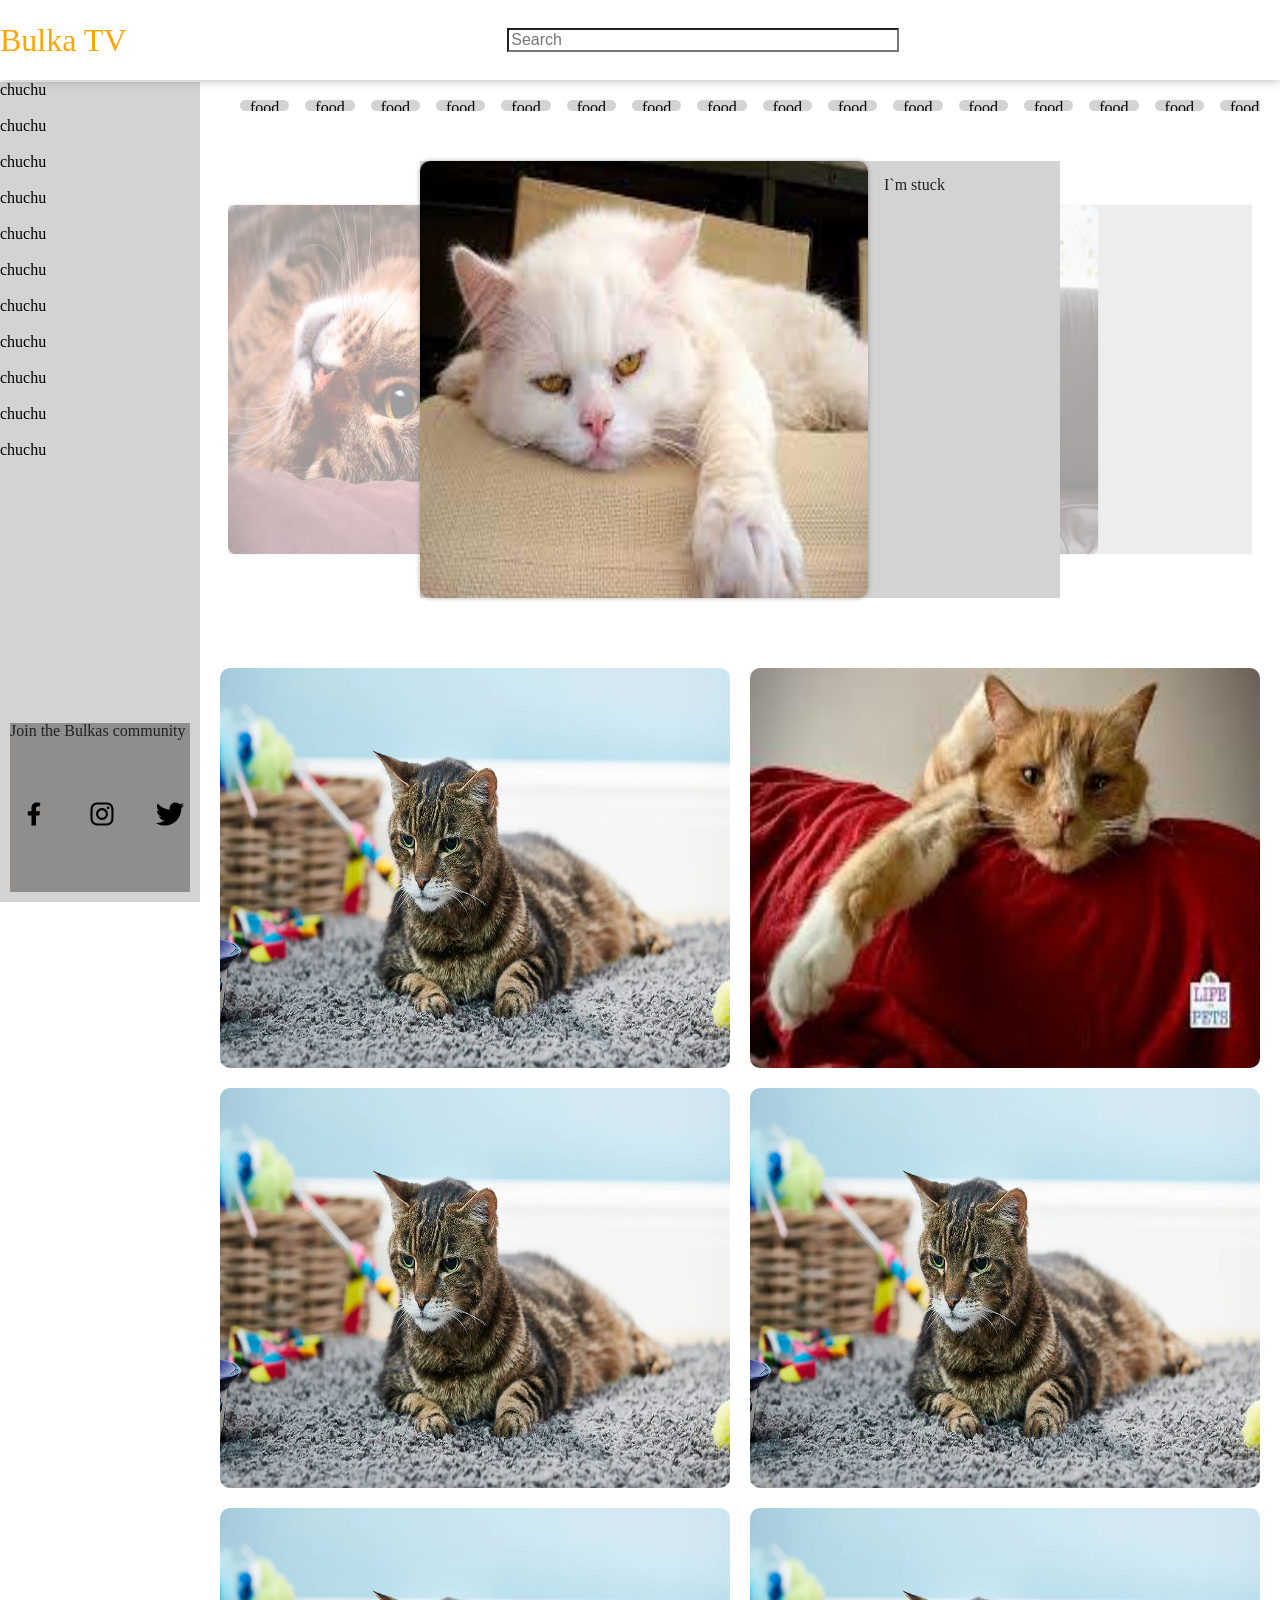
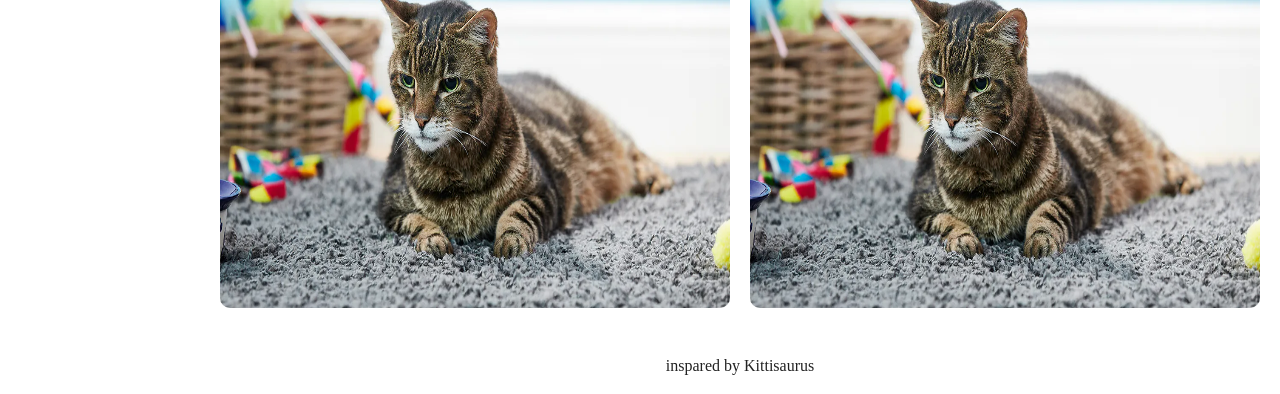
==== index.html @ 5f5f8059 "saving" ====
<!DOCTYPE html>
<html lang="en">
  <head>
    <meta charset="UTF-8" />
    <meta http-equiv="X-UA-Compatible" content="IE=edge" />
    <meta name="viewport" content="width=device-width, initial-scale=1.0" />
    <link rel="stylesheet" href="./src/style/reset.css" />
    <link rel="preconnect" href="https://fonts.googleapis.com" />
    <link rel="preconnect" href="https://fonts.gstatic.com" crossorigin />
    <link
      href="https://fonts.googleapis.com/css2?family=Lato&family=Red+Hat+Display:wght@400;500;700&display=swap"
      rel="stylesheet" />
    <link rel="stylesheet" href="./src/style/index.css" />
    <title>bulka tv</title>
  </head>
  <body>
    <header>
      <div class="header-logo">
        <!-- <svg class="icon">
            <use xlink:href="./src/image/sprite-social/sprite.svg#bulkaLogo"></use>
        </svg> -->
        <!-- <i class="fa-thin fa-cat-space"></i> -->
        <a href=""> Bulka TV</a>
      </div>
      <div class="header-search">
        <form action="">
          <input type="search" placeholder="Search" />
        </form>
      </div>
      <div class="header-drop"></div>
    </header>
    <main>
      <aside>
        <ul>
          <li><a href="">chuchu</a></li>
          <li><a href="">chuchu</a></li>
          <li><a href="">chuchu</a></li>
          <li><a href="">chuchu</a></li>
          <li><a href="">chuchu</a></li>
          <li><a href="">chuchu</a></li>
          <li><a href="">chuchu</a></li>
          <li><a href="">chuchu</a></li>
          <li><a href="">chuchu</a></li>
          <li><a href="">chuchu</a></li>
          <li><a href="">chuchu</a></li>
        </ul>
        <div class="social">
          <p>Join the Bulkas community</p>
          <ul class="social-group">
            <li><a href="">
                <svg class="icon">
                    <use xlink:href="./src/image/sprite-social/sprite.svg#facebook"></use>
                  </svg>
            </a></li>
            <li><a href="">
                <svg class="icon">
                    <use xlink:href="./src/image/sprite-social/sprite.svg#instagram"></use>
                  </svg>
            </a></li>
            <li><a href="">
                <svg class="icon">
                    <use xlink:href="./src/image/sprite-social/sprite.svg#twitter"></use>
                  </svg>
            </a></li>
          </ul>
        </div>
      </aside>
      <section class="hero">
        <ul class="categories">
          <li class="categories-item"><a href="">food</a></li>
          <li class="categories-item"><a href="">food</a></li>
          <li class="categories-item"><a href="">food</a></li>
          <li class="categories-item"><a href="">food</a></li>
          <li class="categories-item"><a href="">food</a></li>
          <li class="categories-item"><a href="">food</a></li>
          <li class="categories-item"><a href="">food</a></li>
          <li class="categories-item"><a href="">food</a></li>
          <li class="categories-item"><a href="">food</a></li>
          <li class="categories-item"><a href="">food</a></li>
          <li class="categories-item"><a href="">food</a></li>
          <li class="categories-item"><a href="">food</a></li>
          <li class="categories-item"><a href="">food</a></li>
          <li class="categories-item"><a href="">food</a></li>
          <li class="categories-item"><a href="">food</a></li>
          <li class="categories-item"><a href="">food</a></li>
          <li class="categories-item"><a href="">food</a></li>
          <li class="categories-item"><a href="">food</a></li>
        </ul>
        <div class="carousel">
          <input type="radio" name="slider" id="item-1" checked />
          <input type="radio" name="slider" id="item-2" />
          <input type="radio" name="slider" id="item-3" />
          <div class="cards">
            <label class="card" for="item-1" id="cat-1">
              <img
                src="/src/image/boringCat1.jpeg"
                alt="cat" />
                <span>I`m stuck</span>
            </label>
            <label class="card" for="item-2" id="cat-2">
              <img
                src="/src/image/boringCat2.webp"
                alt="cat" />
            </label>
            <label class="card" for="item-3" id="cat-3">
              <img
                src="/src/image/boringCat3.webp"
                alt="cat" />
            </label>
          </div>
        </div>
        <div class="gallery">
            <div class="gallery-item">
                <img src="/src/image/galleryCat1.webp" alt="cat">
                <div class="item-discription"></div>
            </div>
            <div class="gallery-item">
                <img src="/src/image/galleryCat2.jpeg" alt="cat">
                <div class="item-discription"></div>
            </div>
            <div class="gallery-item">
                <img src="/src/image/galleryCat1.webp" alt="cat">
                <div class="item-discription"></div>
            </div>
            <div class="gallery-item">
                <img src="/src/image/galleryCat1.webp" alt="cat">
                <div class="item-discription"></div>
            </div>
            <div class="gallery-item">
                <img src="/src/image/galleryCat1.webp" alt="cat">
                <div class="item-discription"></div>
            </div>
            <div class="gallery-item">
                <img src="/src/image/galleryCat1.webp" alt="cat">
                <div class="item-discription"></div>
            </div>
        </div>
        <footer>
            <p>inspared by Kittisaurus <a href=""></a></p>
        </footer>
      </section>
    </main>
  </body>
</html>
---- src/style/index.css ----
body {
  display: grid;
  grid-template-areas: "header header" "aside main" "aside main";
}
body header {
  grid-area: header;
}
body main {
  display: contents;
}

aside {
  grid-area: aside;
}

.hero {
  grid-area: main;
}

header {
  display: flex;
  width: 100%;
  justify-content: space-between;
  align-items: center;
  height: 80px;
  position: sticky;
  top: 0;
  box-shadow: 0px 0px 10px 0px rgba(81, 81, 81, 0.47);
  background-color: transparent;
  backdrop-filter: blur(10px);
  z-index: 7;
}
header .header-logo {
  display: flex;
}
header .header-logo a {
  font-size: 2rem;
  color: orange;
}

input[type=search] {
  background-color: transparent;
  backdrop-filter: blur(10px);
  width: 30vw;
}

aside {
  height: calc(100vh - 80px);
  display: flex;
  flex-direction: column;
  justify-content: space-between;
  background-color: lightgrey;
  max-width: 200px;
  position: sticky;
  top: 82px;
}
aside ul {
  display: flex;
  flex-direction: column;
  gap: 20px;
  overflow-y: scroll;
}
aside ul::-webkit-scrollbar {
  display: none;
}

.social {
  background-color: rgb(144, 141, 141);
  border: 10px solid lightgray;
}
.social p::selection {
  background-color: orange;
  color: white;
}
.social .social-group {
  display: flex;
  flex-direction: row;
}
.social .social-group li a {
  display: block;
}
.social .social-group li a:hover .icon {
  fill: blue;
}

.icon {
  width: 3rem;
}

input[type=radio] {
  display: none;
}

.card {
  position: absolute;
  width: 80%;
  height: 100%;
  left: 0;
  right: 0;
  margin: auto;
  transition: transform 0.4s ease;
  cursor: pointer;
  background-color: lightgrey;
  display: flex;
  gap: 1rem;
}
.card span {
  margin-top: 1rem;
}

.carousel {
  width: 100%;
  max-width: 800px;
  max-height: 600px;
  height: 100%;
  transform-style: preserve-3d;
  display: flex;
  justify-content: center;
  flex-direction: column;
  align-items: center;
  align-self: center;
}

.cards {
  position: relative;
  width: 100%;
  height: 100%;
  min-height: 400px;
  margin-bottom: 20px;
}

img {
  width: 70%;
  height: 100%;
  min-height: 400px;
  border-radius: 10px;
  object-fit: scale-up;
  aspect-ratio: 2/1;
}

#item-1:checked ~ .cards #cat-3, #item-2:checked ~ .cards #cat-1, #item-3:checked ~ .cards #cat-2 {
  transform: translatex(-40%) scale(0.8);
  opacity: 0.4;
  z-index: 0;
}

#item-1:checked ~ .cards #cat-2, #item-2:checked ~ .cards #cat-3, #item-3:checked ~ .cards #cat-1 {
  transform: translatex(40%) scale(0.8);
  opacity: 0.4;
  z-index: 0;
}

#item-1:checked ~ .cards #cat-1, #item-2:checked ~ .cards #cat-2, #item-3:checked ~ .cards #cat-3 {
  transform: translatex(0) scale(1);
  opacity: 1;
  z-index: 1;
}
#item-1:checked ~ .cards #cat-1 img, #item-2:checked ~ .cards #cat-2 img, #item-3:checked ~ .cards #cat-3 img {
  box-shadow: 0px 0px 5px 0px rgba(81, 81, 81, 0.47);
}

.categories {
  display: flex;
  justify-content: space-between;
  gap: 1rem;
  margin-block-start: 20px;
  margin-inline-start: 20px;
  overflow-x: auto;
  height: 3rem;
}
.categories::-webkit-scrollbar {
  display: none;
}
.categories-item {
  background-color: lightgrey;
  border-radius: 10px;
}
.categories-item a {
  padding: 15px 10px;
}
.categories-item:hover {
  background-color: orange;
  border-radius: 10px;
}
.categories-item:hover a {
  color: white;
}

.gallery {
  display: grid;
  grid-template-columns: repeat(auto-fit, minmax(400px, 1fr));
  gap: 20px;
}
.gallery-item img {
  width: 100%;
}

:root {
  box-sizing: border-box;
}

a {
  text-decoration: none;
  color: black;
}

img:hover {
  filter: brightness(50%);
}

.hero {
  overflow: hidden;
  display: flex;
  flex-direction: column;
  gap: 50px;
  padding-inline: 20px;
}
.hero footer {
  text-align: center;
  padding-block-end: 20px;
}

/*# sourceMappingURL=index.css.map */
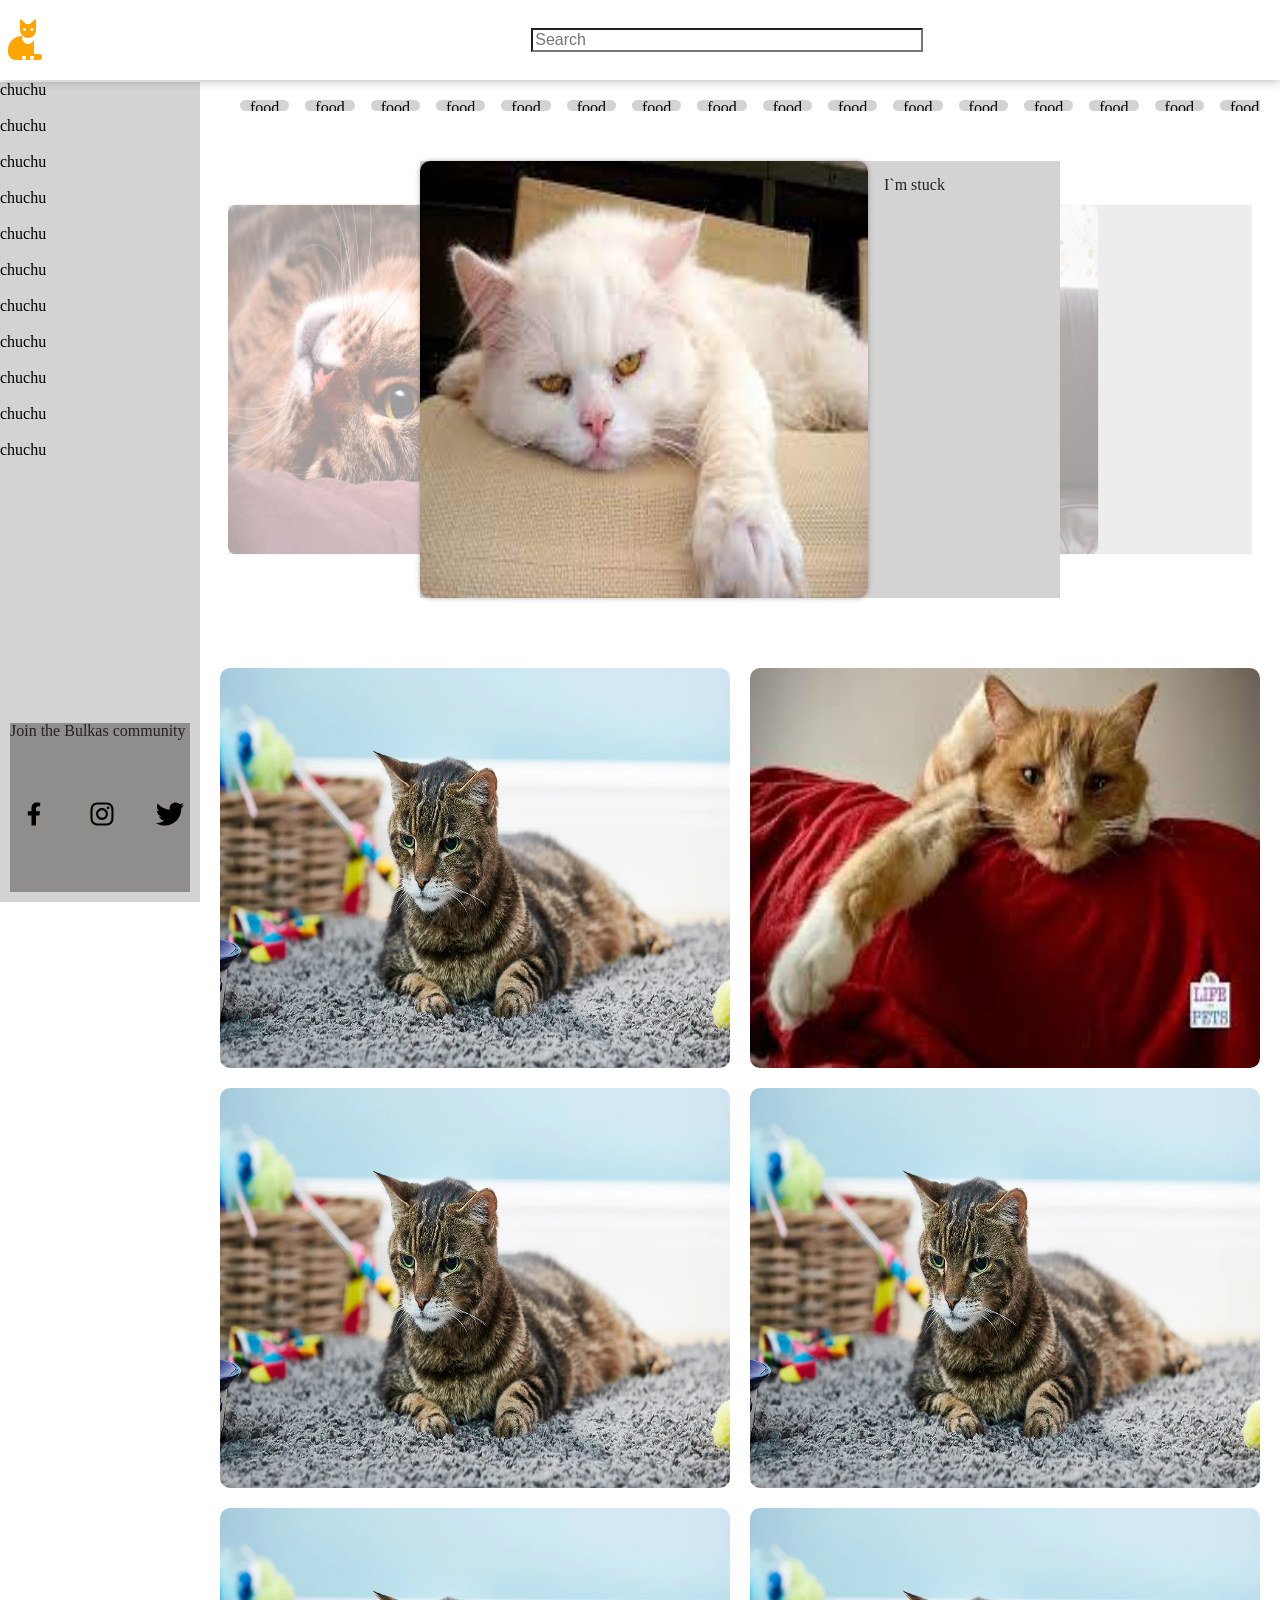
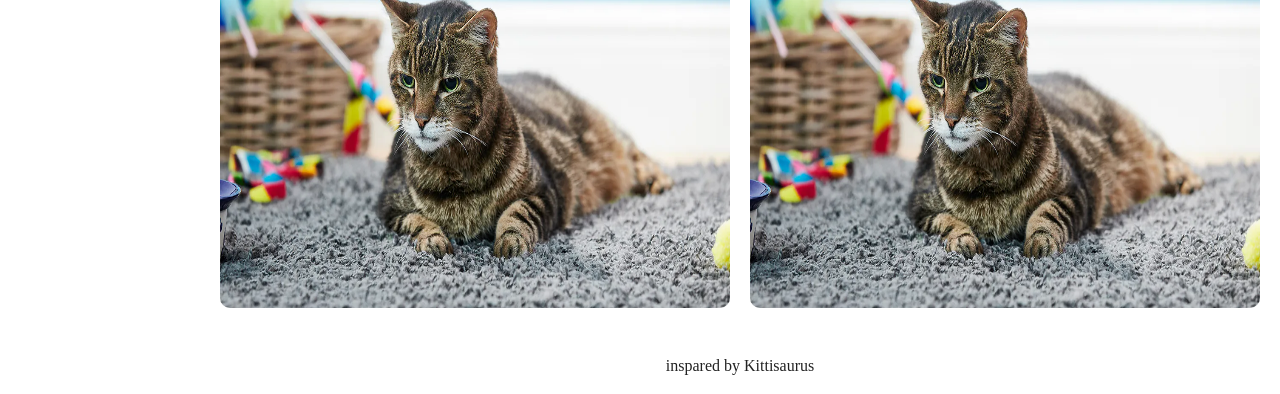
==== commit b4a7edff: "add sprite" ====
--- a/index.html
+++ b/index.html
@@ -16,10 +16,9 @@
   <body>
     <header>
       <div class="header-logo">
-        <!-- <svg class="icon">
-            <use xlink:href="./src/image/sprite-social/sprite.svg#bulkaLogo"></use>
-        </svg> -->
-        <!-- <i class="fa-thin fa-cat-space"></i> -->
+        <svg class="icon">
+            <use xlink:href="./src/image/catSvg/_sprite.svg#logoCat"></use>
+        </svg>
         <a href=""> Bulka TV</a>
       </div>
       <div class="header-search">
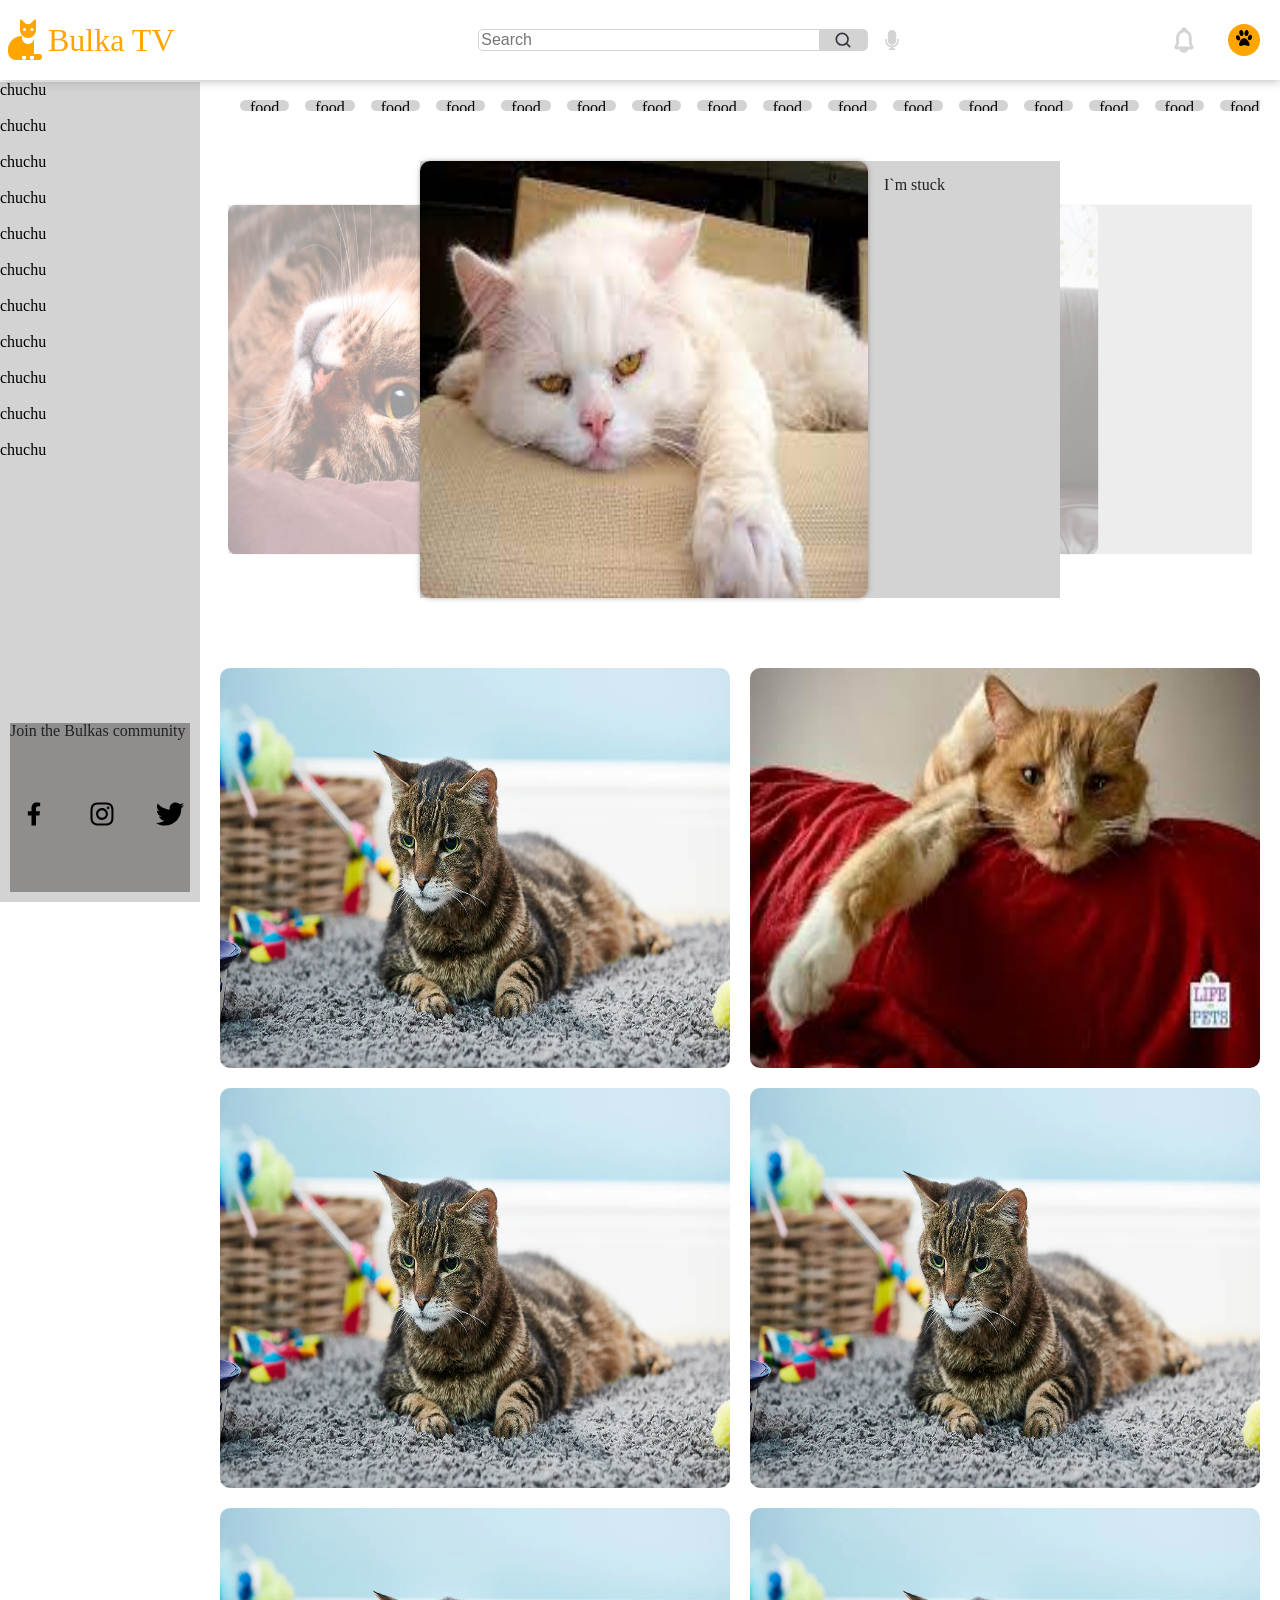
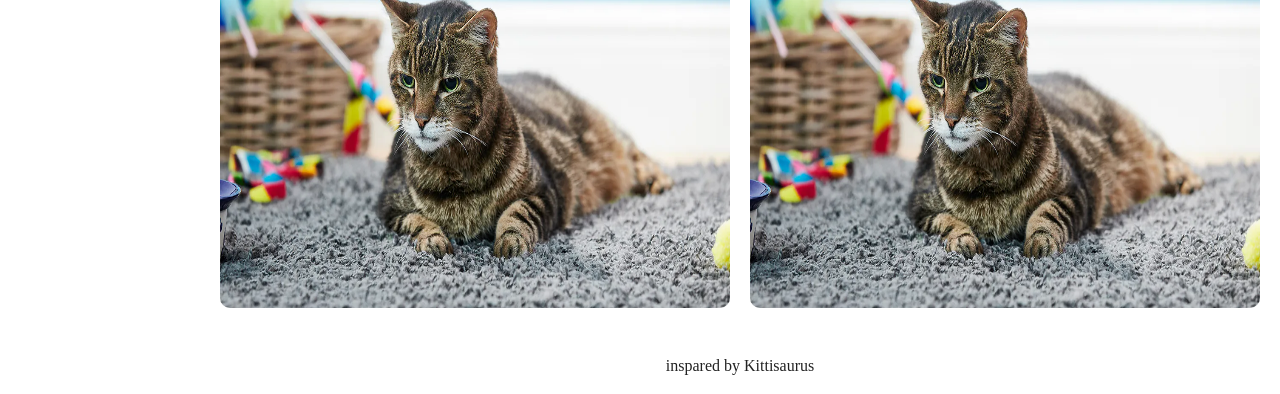
==== commit ff78d78a: "saving and adde same style" ====
--- a/index.html
+++ b/index.html
@@ -15,18 +15,43 @@
   </head>
   <body>
     <header>
-      <div class="header-logo">
-        <svg class="icon">
-            <use xlink:href="./src/image/catSvg/_sprite.svg#logoCat"></use>
-        </svg>
-        <a href=""> Bulka TV</a>
-      </div>
+        <a class="header-logo" href="">
+          <svg class="icon">
+          <use xlink:href="./src/image/catSvg/_sprite.svg#logoCat"></use>
+          </svg>Bulka TV</a>
       <div class="header-search">
-        <form action="">
+        <form action="" class="search-form">
           <input type="search" placeholder="Search" />
+          <svg class="icon search-icon">
+            <use xlink:href="./src/image/catSvg/_sprite.svg#search"></use>
+          </svg>
+          <svg class="icon micro">
+            <use xlink:href="./src/image/catSvg/_sprite.svg#micro"></use>
+          </svg>
         </form>
       </div>
-      <div class="header-drop"></div>
+      <div class="menu">
+        <svg class="icon bell">
+          <use xlink:href="./src/image/catSvg/_sprite.svg#bell"></use>
+        </svg>
+        <div class="dropdown">
+          <button type="button" class="dropbtn">
+            <svg class="icon profile">
+              <use xlink:href="./src/image/catSvg/_sprite.svg#profile"></use>
+            </svg>
+          </button>
+          <div class="dropdown-content">
+            <a href="#">
+              <svg class="icon profile">
+                <use xlink:href="./src/image/catSvg/_sprite.svg#catHead7"></use>
+              </svg>
+              Profile
+            </a>
+            <a href="#">Link 2</a>
+            <a href="#">Link 3</a>
+          </div>
+        </div>
+      </div>
     </header>
     <main>
       <aside>
--- a/src/style/index.css
+++ b/src/style/index.css
@@ -31,17 +31,115 @@
   z-index: 7;
 }
 header .header-logo {
-  display: flex;
-}
-header .header-logo a {
   font-size: 2rem;
   color: orange;
+  height: 100%;
+  display: flex;
+  align-items: center;
+}
+header .header-logo .icon {
+  height: 100%;
+}
+header .menu {
+  display: flex;
+  gap: 2rem;
+}
+header .menu .bell {
+  width: 1.5rem;
+  height: 2rem;
+  fill: lightgrey;
+  stroke: lightgray;
+}
+header .menu .bell:hover {
+  fill: darkgray;
+  filter: drop-shadow(2px 2px 2px orange);
 }
 
 input[type=search] {
   background-color: transparent;
   backdrop-filter: blur(10px);
   width: 30vw;
+  position: relative;
+  border-radius: 5px;
+  border: 1px solid lightgray;
+}
+
+input[type=search]:hover {
+  border: 1px solid orange;
+}
+
+.search-form {
+  position: relative;
+}
+
+.search-icon {
+  position: absolute;
+  top: 1px;
+  right: 1px;
+  height: calc(100% - 2px);
+  fill: none;
+  background-color: lightgray;
+  width: 14px;
+  border-radius: 0 3px 3px 0;
+  cursor: pointer;
+}
+
+.micro {
+  position: absolute;
+  top: 1px;
+  right: -48px;
+  height: calc(100% - 2px);
+  fill: lightgray;
+  width: 14px;
+  border-radius: 0 3px 3px 0;
+  cursor: pointer;
+}
+
+.micro:hover {
+  fill: grey;
+  filter: drop-shadow(2px 2px 2px orange);
+}
+
+.dropdown {
+  position: relative;
+  padding-right: 20px;
+}
+.dropdown .dropbtn {
+  border-radius: 50%;
+  width: 2rem;
+  height: 2rem;
+  border: none;
+  background-color: orange;
+}
+.dropdown .dropbtn .profile {
+  width: 1rem;
+  height: 1rem;
+}
+.dropdown .dropbtn:hover,
+.dropdown .dropbtn:focus {
+  background-color: lightgray;
+}
+.dropdown .dropdown-content {
+  display: none;
+  position: absolute;
+  width: 100%;
+  overflow: auto;
+  box-shadow: 0px 8px 16px 0px rgba(0, 0, 0, 0.2);
+}
+.dropdown .dropdown-content a {
+  display: block;
+  color: #000000;
+  padding: 5px;
+  text-decoration: none;
+}
+.dropdown:hover .dropdown-content {
+  display: flex;
+  flex-direction: column;
+}
+.dropdown:hover .dropdown-content a .icon {
+  display: block;
+  width: 1.5rem;
+  height: 1.5rem;
 }
 
 aside {
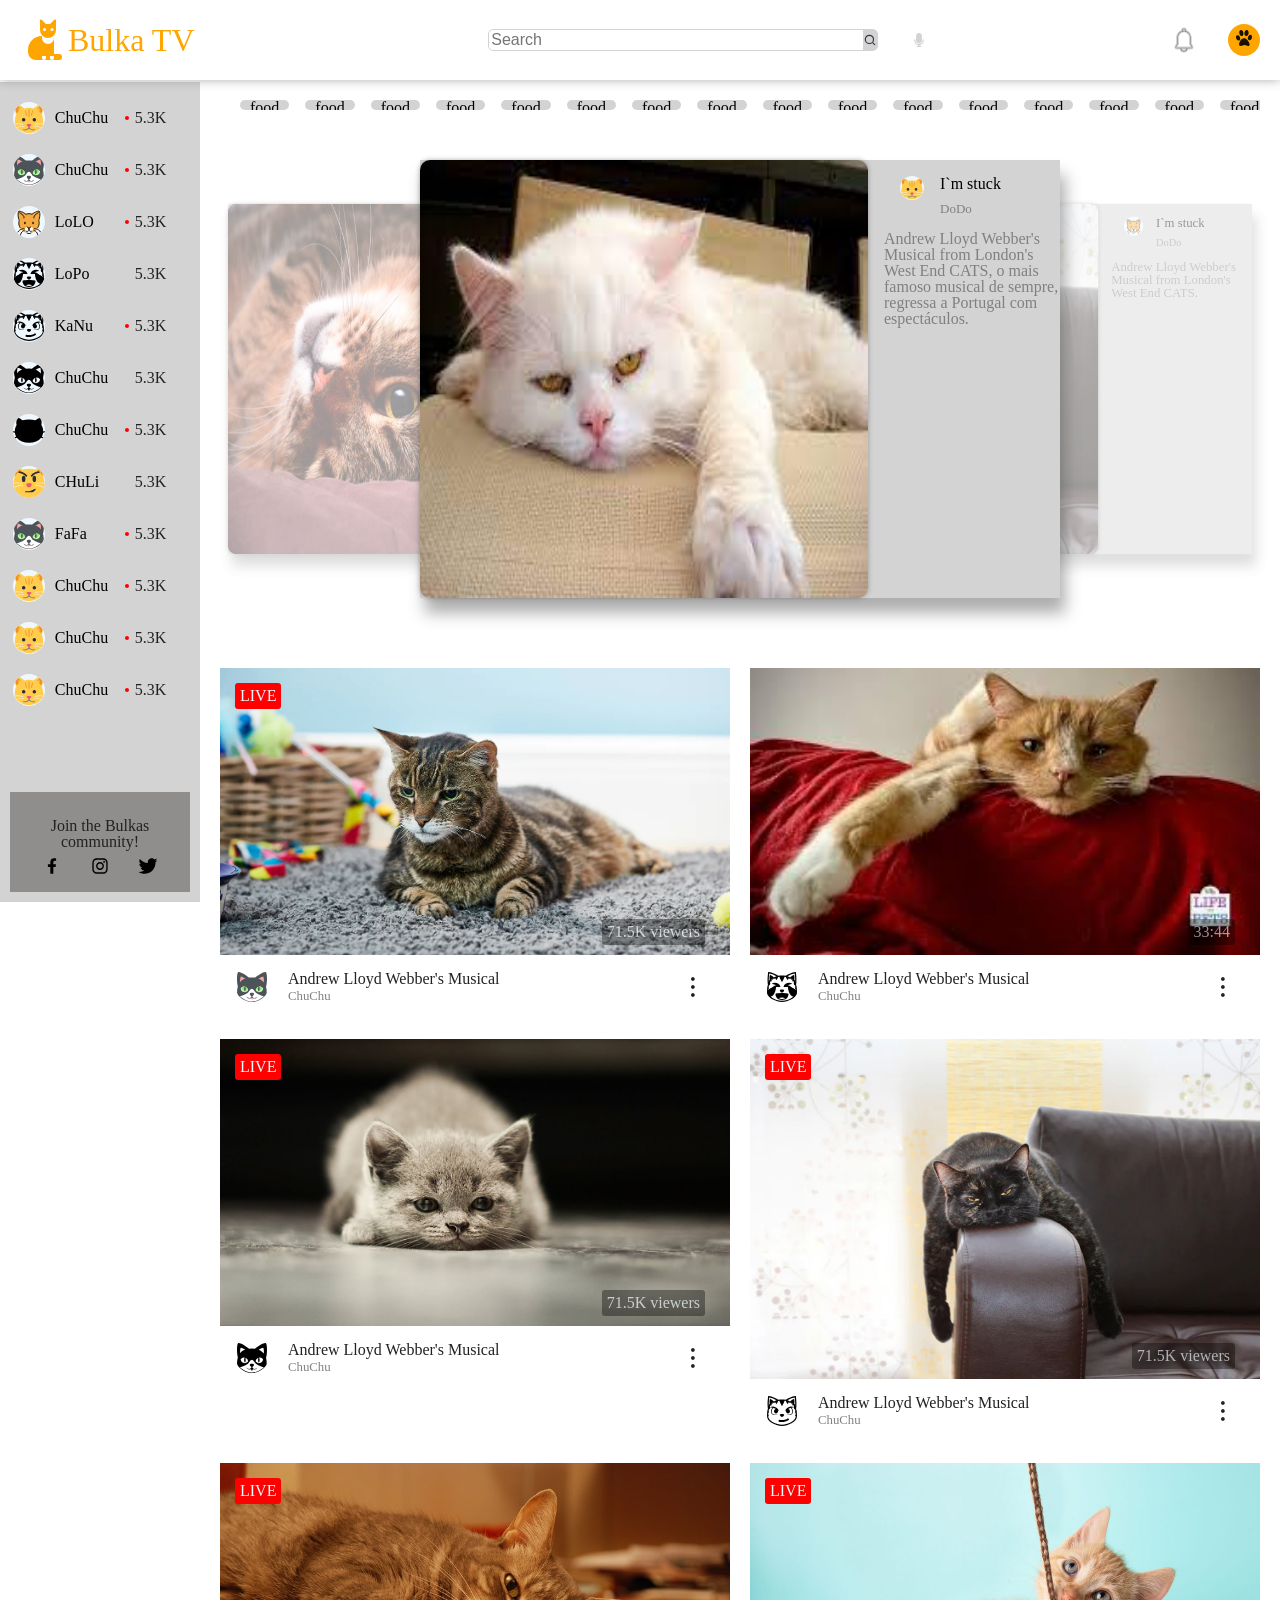
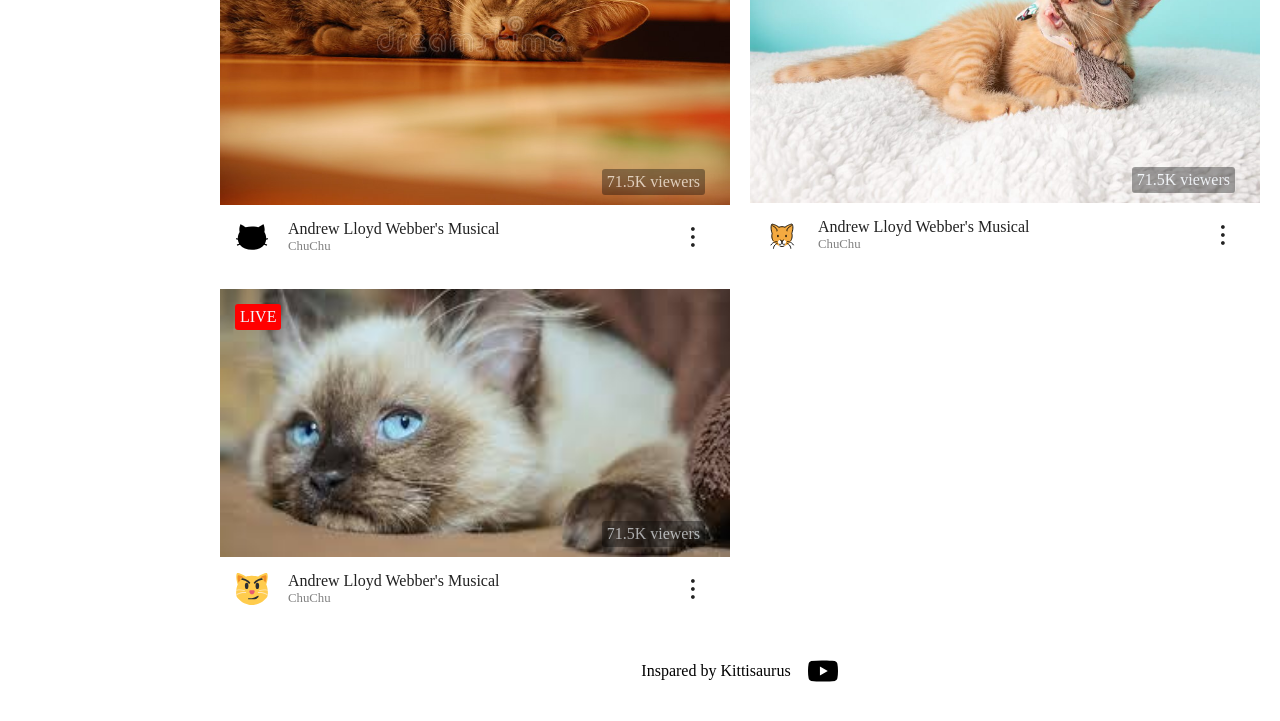
==== commit abea4f6e: "create same style" ====
--- a/index.html
+++ b/index.html
@@ -21,7 +21,7 @@
           </svg>Bulka TV</a>
       <div class="header-search">
         <form action="" class="search-form">
-          <input type="search" placeholder="Search" />
+          <input type="search" placeholder="Search" aria-label="Search" />
           <svg class="icon search-icon">
             <use xlink:href="./src/image/catSvg/_sprite.svg#search"></use>
           </svg>
@@ -47,29 +47,136 @@
               </svg>
               Profile
             </a>
-            <a href="#">Link 2</a>
-            <a href="#">Link 3</a>
+            <a href="#">
+              <svg class="icon setting">
+                <use xlink:href="./src/image/catSvg/_sprite.svg#setting"></use>
+              </svg>
+              Settings
+            </a>
+            <a class="exit" href="#">
+              <svg class="icon logOut">
+                <use xlink:href="./src/image/catSvg/_sprite.svg#logOut"></use>
+              </svg>
+              Log Out
+            </a>
           </div>
         </div>
       </div>
     </header>
     <main>
       <aside>
-        <ul>
-          <li><a href="">chuchu</a></li>
-          <li><a href="">chuchu</a></li>
-          <li><a href="">chuchu</a></li>
-          <li><a href="">chuchu</a></li>
-          <li><a href="">chuchu</a></li>
-          <li><a href="">chuchu</a></li>
-          <li><a href="">chuchu</a></li>
-          <li><a href="">chuchu</a></li>
-          <li><a href="">chuchu</a></li>
-          <li><a href="">chuchu</a></li>
-          <li><a href="">chuchu</a></li>
+        <ul class="channel">
+          <li class="channel-item">
+            <svg class="icon setting">
+              <use xlink:href="./src/image/catSvg/_sprite.svg#catHead1"></use>
+            </svg>
+            <div class="item-counter">
+              <a class="nickName" href="">ChuChu</a>
+              <span class="count">5.3K</span>
+            </div>
+          </li>
+          <li class="channel-item">
+            <svg class="icon">
+              <use xlink:href="./src/image/catSvg/_sprite.svg#catHead2"></use>
+            </svg>
+            <div class="item-counter">
+              <a class="nickName" href="">ChuChu</a>
+              <span class="count">5.3K</span>
+            </div>
+          </li>
+          <li class="channel-item">
+            <svg class="icon">
+              <use xlink:href="./src/image/catSvg/_sprite.svg#catHead3"></use>
+            </svg>
+            <div class="item-counter">
+              <a class="nickName" href="">LoLO</a>
+              <span class="count">5.3K</span>
+            </div>
+          </li>
+          <li class="channel-item">
+            <svg class="icon">
+              <use xlink:href="./src/image/catSvg/_sprite.svg#catHead4"></use>
+            </svg>
+            <div class="item-counter">
+              <a class="nickName" href="">LoPo</a>
+              <span>5.3K</span>
+            </div>
+          </li>
+          <li class="channel-item">
+            <svg class="icon">
+              <use xlink:href="./src/image/catSvg/_sprite.svg#catHead5"></use>
+            </svg>
+            <div class="item-counter">
+              <a class="nickName" href="">KaNu</a>
+              <span class="count">5.3K</span>
+            </div>
+          </li>
+          <li class="channel-item">
+            <svg class="icon">
+              <use xlink:href="./src/image/catSvg/_sprite.svg#catHead6"></use>
+            </svg>
+            <div class="item-counter">
+              <a class="nickName" href="">ChuChu</a>
+              <span>5.3K</span>
+            </div>
+          </li>
+          <li class="channel-item">
+            <svg class="icon">
+              <use xlink:href="./src/image/catSvg/_sprite.svg#catHead7"></use>
+            </svg>
+            <div class="item-counter">
+              <a class="nickName" href="">ChuChu</a>
+              <span class="count">5.3K</span>
+            </div>
+          </li>
+          <li class="channel-item">
+            <svg class="icon">
+              <use xlink:href="./src/image/catSvg/_sprite.svg#catHead8"></use>
+            </svg>
+            <div class="item-counter">
+              <a class="nickName" href="">CHuLi</a>
+              <span>5.3K</span>
+            </div>
+          </li>
+          <li class="channel-item">
+            <svg class="icon">
+              <use xlink:href="./src/image/catSvg/_sprite.svg#catHead2"></use>
+            </svg>
+            <div class="item-counter">
+              <a class="nickName" href="">FaFa</a>
+              <span class="count">5.3K</span>
+            </div>
+          </li>
+          <li class="channel-item">
+            <svg class="icon setting">
+              <use xlink:href="./src/image/catSvg/_sprite.svg#catHead1"></use>
+            </svg>
+            <div class="item-counter">
+              <a class="nickName" href="">ChuChu</a>
+              <span class="count">5.3K</span>
+            </div>
+          </li>
+          <li class="channel-item">
+            <svg class="icon setting">
+              <use xlink:href="./src/image/catSvg/_sprite.svg#catHead1"></use>
+            </svg>
+            <div class="item-counter">
+              <a class="nickName" href="">ChuChu</a>
+              <span class="count">5.3K</span>
+            </div>
+          </li>
+          <li class="channel-item">
+            <svg class="icon setting">
+              <use xlink:href="./src/image/catSvg/_sprite.svg#catHead1"></use>
+            </svg>
+            <div class="item-counter">
+              <a class="nickName" href="">ChuChu</a>
+              <span class="count">5.3K</span>
+            </div>
+          </li>
         </ul>
         <div class="social">
-          <p>Join the Bulkas community</p>
+          <p>Join the Bulkas community!</p>
           <ul class="social-group">
             <li><a href="">
                 <svg class="icon">
@@ -110,7 +217,7 @@
           <li class="categories-item"><a href="">food</a></li>
           <li class="categories-item"><a href="">food</a></li>
         </ul>
-        <div class="carousel">
+        <section class="carousel">
           <input type="radio" name="slider" id="item-1" checked />
           <input type="radio" name="slider" id="item-2" />
           <input type="radio" name="slider" id="item-3" />
@@ -119,50 +226,214 @@
               <img
                 src="/src/image/boringCat1.jpeg"
                 alt="cat" />
-                <span>I`m stuck</span>
+                <div class="cantainer">
+                  <div class="carousel-meta">
+                    <svg class="carousel-icon">
+                      <use xlink:href="./src/image/catSvg/_sprite.svg#catHead1"></use>
+                    </svg>
+                    <a class="meta" href="">I`m stuck
+                      <span>DoDo</span>
+                    </a>
+                  </div>
+                  <p>Andrew Lloyd Webber's Musical from London's West End CATS, o mais famoso musical de sempre, regressa a Portugal com espectáculos.</p>
+                </div>
             </label>
             <label class="card" for="item-2" id="cat-2">
               <img
                 src="/src/image/boringCat2.webp"
                 alt="cat" />
+                <div class="cantainer">
+                  <div class="carousel-meta">
+                    <svg class="carousel-icon">
+                      <use xlink:href="./src/image/catSvg/_sprite.svg#catHead3"></use>
+                    </svg>
+                    <a class="meta" href="">I`m stuck
+                      <span>DoDo</span>
+                    </a>
+                  </div>
+                  <p>Andrew Lloyd Webber's Musical from London's West End CATS.</p>
+                </div>
             </label>
             <label class="card" for="item-3" id="cat-3">
               <img
                 src="/src/image/boringCat3.webp"
                 alt="cat" />
+                <div class="cantainer">
+                  <div class="carousel-meta">
+                    <svg class="carousel-icon">
+                      <use xlink:href="./src/image/catSvg/_sprite.svg#catHead2"></use>
+                    </svg>
+                    <a class="meta" href="">I`m stuck
+                      <span>DoDo</span>
+                    </a>
+                  </div>
+                  <p>Andrew Lloyd Webber's Musical from London's West End CATS, o mais famoso musical de sempre, regressa a Portugal com espectáculos.</p>
+                </div>
             </label>
           </div>
-        </div>
-        <div class="gallery">
-            <div class="gallery-item">
+        </section>
+        <section class="gallery">
+            <div class="gallery-wrapper" >
+              <div class="gallery-item">
                 <img src="/src/image/galleryCat1.webp" alt="cat">
-                <div class="item-discription"></div>
-            </div>
-            <div class="gallery-item">
+                <svg class="play-icon">
+                  <use xlink:href="./src/image/catSvg/_sprite.svg#profile"></use>
+                </svg>
+                <span class="live">LIVE</span>
+                <span class="counts">71.5K viewers</span>
+              </div>
+              <div class="item-discription">
+                <div class="logoWrap">
+                  <svg class="discription-icon">
+                    <use xlink:href="./src/image/catSvg/_sprite.svg#catHead2"></use>
+                  </svg>
+                  <div class="text">
+                    <p>Andrew Lloyd Webber's Musical</p>
+                    <span>ChuChu</span>
+                  </div>
+                </div>
+                <div class="dot"><span>...</span></div>
+              </div>
+            </div>
+            <div class="gallery-wrapper" >
+              <div class="gallery-item">
                 <img src="/src/image/galleryCat2.jpeg" alt="cat">
-                <div class="item-discription"></div>
-            </div>
-            <div class="gallery-item">
-                <img src="/src/image/galleryCat1.webp" alt="cat">
-                <div class="item-discription"></div>
-            </div>
-            <div class="gallery-item">
-                <img src="/src/image/galleryCat1.webp" alt="cat">
-                <div class="item-discription"></div>
-            </div>
-            <div class="gallery-item">
-                <img src="/src/image/galleryCat1.webp" alt="cat">
-                <div class="item-discription"></div>
-            </div>
-            <div class="gallery-item">
-                <img src="/src/image/galleryCat1.webp" alt="cat">
-                <div class="item-discription"></div>
-            </div>
-        </div>
-        <footer>
-            <p>inspared by Kittisaurus <a href=""></a></p>
-        </footer>
+                <svg class="play-icon">
+                  <use xlink:href="./src/image/catSvg/_sprite.svg#profile"></use>
+                </svg>
+                <span class="counts">33:44</span>
+              </div>
+              <div class="item-discription">
+                <div class="logoWrap">
+                  <svg class="discription-icon">
+                    <use xlink:href="./src/image/catSvg/_sprite.svg#catHead4"></use>
+                  </svg>
+                  <div class="text">
+                    <p>Andrew Lloyd Webber's Musical</p>
+                    <span>ChuChu</span>
+                  </div>
+                </div>
+                <div class="dot"><span>...</span></div>
+              </div>
+            </div>
+            <div class="gallery-wrapper" >
+              <div class="gallery-item">
+                <img src="/src/image/galleryCat3.jpeg" alt="cat">
+                <svg class="play-icon">
+                  <use xlink:href="./src/image/catSvg/_sprite.svg#profile"></use>
+                </svg>
+                <span class="live">LIVE</span>
+                <span class="counts">71.5K viewers</span>
+              </div>
+              <div class="item-discription">
+                <div class="logoWrap">
+                  <svg class="discription-icon">
+                    <use xlink:href="./src/image/catSvg/_sprite.svg#catHead6"></use>
+                  </svg>
+                  <div class="text">
+                    <p>Andrew Lloyd Webber's Musical</p>
+                    <span>ChuChu</span>
+                  </div>
+                </div>
+                <div class="dot"><span>...</span></div>
+              </div>
+            </div>
+            <div class="gallery-wrapper" >
+              <div class="gallery-item">
+                <img src="/src/image/boringCat2.webp" alt="cat">
+                <svg class="play-icon">
+                  <use xlink:href="./src/image/catSvg/_sprite.svg#profile"></use>
+                </svg>
+                <span class="live">LIVE</span>
+                <span class="counts">71.5K viewers</span>
+              </div>
+              <div class="item-discription">
+                <div class="logoWrap">
+                  <svg class="discription-icon">
+                    <use xlink:href="./src/image/catSvg/_sprite.svg#catHead5"></use>
+                  </svg>
+                  <div class="text">
+                    <p>Andrew Lloyd Webber's Musical</p>
+                    <span>ChuChu</span>
+                  </div>
+                </div>
+                <div class="dot"><span>...</span></div>
+              </div>
+            </div>
+            <div class="gallery-wrapper" >
+              <div class="gallery-item">
+                <img src="/src/image/galleryCat6.jpeg" alt="cat">
+                <svg class="play-icon">
+                  <use xlink:href="./src/image/catSvg/_sprite.svg#profile"></use>
+                </svg>
+                <span class="live">LIVE</span>
+                <span class="counts">71.5K viewers</span>
+              </div>
+              <div class="item-discription">
+                <div class="logoWrap">
+                  <svg class="discription-icon">
+                    <use xlink:href="./src/image/catSvg/_sprite.svg#catHead7"></use>
+                  </svg>
+                  <div class="text">
+                    <p>Andrew Lloyd Webber's Musical</p>
+                    <span>ChuChu</span>
+                  </div>
+                </div>
+                <div class="dot"><span>...</span></div>
+              </div>
+            </div>
+            <div class="gallery-wrapper" >
+              <div class="gallery-item">
+                <img src="/src/image/galleryCat7.jpeg" alt="cat">
+                <svg class="play-icon">
+                  <use xlink:href="./src/image/catSvg/_sprite.svg#profile"></use>
+                </svg>
+                <span class="live">LIVE</span>
+                <span class="counts">71.5K viewers</span>
+              </div>
+              <div class="item-discription">
+                <div class="logoWrap">
+                  <svg class="discription-icon">
+                    <use xlink:href="./src/image/catSvg/_sprite.svg#catHead3"></use>
+                  </svg>
+                  <div class="text">
+                    <p>Andrew Lloyd Webber's Musical</p>
+                    <span>ChuChu</span>
+                  </div>
+                </div>
+                <div class="dot"><span>...</span></div>
+              </div>
+            </div>
+            <div class="gallery-wrapper" >
+              <div class="gallery-item">
+                <img src="/src/image/galleryCat8.jpeg" alt="cat">
+                <svg class="play-icon">
+                  <use xlink:href="./src/image/catSvg/_sprite.svg#profile"></use>
+                </svg>
+                <span class="live">LIVE</span>
+                <span class="counts">71.5K viewers</span>
+              </div>
+              <div class="item-discription">
+                <div class="logoWrap">
+                  <svg class="discription-icon">
+                    <use xlink:href="./src/image/catSvg/_sprite.svg#catHead8"></use>
+                  </svg>
+                  <div class="text">
+                    <p>Andrew Lloyd Webber's Musical</p>
+                    <span>ChuChu</span>
+                  </div>
+                </div>
+                <div class="dot"><span>...</span></div>
+              </div>
+            </div>
+        </section>
       </section>
+      <footer>
+        <a href="">Inspared by Kittisaurus <svg class="icon youtube">
+          <use xlink:href="./src/image/catSvg/_sprite.svg#youtube"></use>
+        </svg>
+        </a>
+      </footer>
     </main>
   </body>
 </html>
--- a/src/style/index.css
+++ b/src/style/index.css
@@ -1,6 +1,6 @@
 body {
   display: grid;
-  grid-template-areas: "header header" "aside main" "aside main";
+  grid-template-areas: "header header" "aside main" "aside main" "aside footer";
 }
 body header {
   grid-area: header;
@@ -36,9 +36,11 @@
   height: 100%;
   display: flex;
   align-items: center;
+  padding-left: 20px;
 }
 header .header-logo .icon {
   height: 100%;
+  width: 3rem;
 }
 header .menu {
   display: flex;
@@ -65,7 +67,8 @@
 }
 
 input[type=search]:hover {
-  border: 1px solid orange;
+  border: 1px solid hwb(39 58% 31%);
+  filter: drop-shadow(2px 2px 2px orange);
 }
 
 .search-form {
@@ -83,6 +86,11 @@
   border-radius: 0 3px 3px 0;
   cursor: pointer;
 }
+.search-icon:hover {
+  background-color: gray;
+  fill: white;
+  filter: drop-shadow(2px 2px 2px orange);
+}
 
 .micro {
   position: absolute;
@@ -122,15 +130,32 @@
 .dropdown .dropdown-content {
   display: none;
   position: absolute;
-  width: 100%;
+  width: 100px;
+  left: -50px;
   overflow: auto;
+  background-color: rgba(0, 0, 0, 0.2);
+  backdrop-filter: blur(10px);
   box-shadow: 0px 8px 16px 0px rgba(0, 0, 0, 0.2);
 }
 .dropdown .dropdown-content a {
-  display: block;
+  display: flex;
   color: #000000;
   padding: 5px;
   text-decoration: none;
+  border: 1px solid lightgrey;
+  border-radius: 2px;
+}
+.dropdown .dropdown-content a:hover {
+  filter: drop-shadow(2px 2px 2px orange);
+}
+.dropdown .dropdown-content a .icon {
+  fill: darkgray;
+}
+.dropdown .dropdown-content a .logOut {
+  stroke: red;
+}
+.dropdown .dropdown-content .exit {
+  color: red;
 }
 .dropdown:hover .dropdown-content {
   display: flex;
@@ -148,23 +173,92 @@
   flex-direction: column;
   justify-content: space-between;
   background-color: lightgrey;
-  max-width: 200px;
+  width: 200px;
   position: sticky;
   top: 82px;
 }
-aside ul {
+aside .channel {
   display: flex;
   flex-direction: column;
   gap: 20px;
+  padding-top: 20px;
   overflow-y: scroll;
 }
 aside ul::-webkit-scrollbar {
   display: none;
 }
 
+.channel-item {
+  display: flex;
+  align-items: center;
+  gap: 10px;
+  margin-inline: 0.8rem;
+}
+.channel-item .icon {
+  height: 2rem;
+  width: 2rem;
+  border-radius: 50%;
+  background-color: aliceblue;
+}
+.channel-item .item-counter {
+  display: flex;
+  gap: 3rem;
+}
+.channel-item .item-counter .nickName {
+  text-overflow: ellipsis;
+  width: 2rem;
+}
+.channel-item .item-counter .nickName:hover {
+  color: orange;
+}
+.channel-item .item-counter .count {
+  position: relative;
+}
+.channel-item .item-counter .count::before {
+  content: "";
+  width: 4px;
+  height: 4px;
+  top: 40%;
+  left: -10px;
+  background-color: red;
+  border-radius: 50%;
+  position: absolute;
+  animation: pulse 2s infinite;
+}
+
+@keyframes pulse {
+  0% {
+    transform: scale(1);
+  }
+  25% {
+    transform: scale(1.2);
+    filter: contrast(200%);
+  }
+  50% {
+    transform: scale(1);
+    filter: contrast(50%);
+  }
+  75% {
+    transform: scale(1.4);
+    filter: contrast(300%);
+  }
+  0% {
+    transform: scale(1);
+    filter: contrast(100%);
+  }
+}
 .social {
   background-color: rgb(144, 141, 141);
   border: 10px solid lightgray;
+  display: flex;
+  flex-wrap: wrap;
+  align-content: center;
+  justify-content: center;
+  height: 100px;
+}
+.social p {
+  width: 100px;
+  text-align: center;
 }
 .social p::selection {
   background-color: orange;
@@ -172,24 +266,56 @@
 }
 .social .social-group {
   display: flex;
-  flex-direction: row;
+}
+.social .social-group li {
+  height: 1rem;
 }
 .social .social-group li a {
   display: block;
+  height: 2rem;
+}
+.social .social-group li a .icon {
+  width: 3rem;
+  height: 2rem;
 }
 .social .social-group li a:hover .icon {
-  fill: blue;
-}
-
-.icon {
-  width: 3rem;
-}
-
-input[type=radio] {
+  fill: orange;
+}
+
+@media (max-width: 1199px) {
+  aside {
+    width: 64px;
+  }
+  .social {
+    display: none;
+  }
+  .channel-item .item-counter {
+    display: none;
+  }
+}
+.carousel {
+  width: 100%;
+  max-width: 800px;
+  max-height: 600px;
+  height: 100%;
+  transform-style: preserve-3d;
+  display: flex;
+  justify-content: center;
+  flex-direction: column;
+  align-items: center;
+  align-self: center;
+}
+.carousel input[type=radio] {
   display: none;
 }
-
-.card {
+.carousel .cards {
+  position: relative;
+  width: 100%;
+  height: 100%;
+  min-height: 400px;
+  margin-bottom: 20px;
+}
+.carousel .cards .card {
   position: absolute;
   width: 80%;
   height: 100%;
@@ -201,39 +327,51 @@
   background-color: lightgrey;
   display: flex;
   gap: 1rem;
-}
-.card span {
-  margin-top: 1rem;
-}
-
-.carousel {
-  width: 100%;
-  max-width: 800px;
-  max-height: 600px;
-  height: 100%;
-  transform-style: preserve-3d;
-  display: flex;
-  justify-content: center;
-  flex-direction: column;
-  align-items: center;
-  align-self: center;
-}
-
-.cards {
-  position: relative;
-  width: 100%;
-  height: 100%;
-  min-height: 400px;
-  margin-bottom: 20px;
-}
-
-img {
+  box-shadow: 5px 15px 15px 0px rgba(81, 81, 81, 0.47);
+}
+.carousel .cards .card img {
+  position: relative;
   width: 70%;
   height: 100%;
   min-height: 400px;
   border-radius: 10px;
   object-fit: scale-up;
-  aspect-ratio: 2/1;
+  aspect-ratio: 16/9;
+  box-shadow: 0px 0px 5px 0px rgba(81, 81, 81, 0.47);
+}
+.carousel .cards .card p {
+  color: grey;
+  text-overflow: ellipsis;
+}
+.carousel .cards .card p::selection {
+  background-color: orange;
+  color: white;
+}
+.carousel .cards .card .carousel-meta {
+  display: flex;
+  gap: 1rem;
+  margin: 1rem;
+}
+.carousel .cards .card .carousel-meta .carousel-icon {
+  width: 1.5rem;
+  height: 1.5rem;
+  background-color: aliceblue;
+  border-radius: 50%;
+}
+.carousel .cards .card .carousel-meta .meta {
+  display: flex;
+  flex-direction: column;
+  gap: 10px;
+}
+.carousel .cards .card .carousel-meta .meta:hover {
+  color: orange;
+}
+.carousel .cards .card .carousel-meta .meta span {
+  color: gray;
+  font-size: small;
+}
+.carousel .cards .card .carousel-meta .meta span:hover {
+  color: orange;
 }
 
 #item-1:checked ~ .cards #cat-3, #item-2:checked ~ .cards #cat-1, #item-3:checked ~ .cards #cat-2 {
@@ -252,9 +390,6 @@
   transform: translatex(0) scale(1);
   opacity: 1;
   z-index: 1;
-}
-#item-1:checked ~ .cards #cat-1 img, #item-2:checked ~ .cards #cat-2 img, #item-3:checked ~ .cards #cat-3 img {
-  box-shadow: 0px 0px 5px 0px rgba(81, 81, 81, 0.47);
 }
 
 .categories {
@@ -286,11 +421,95 @@
 
 .gallery {
   display: grid;
-  grid-template-columns: repeat(auto-fit, minmax(400px, 1fr));
+  grid-template-columns: repeat(auto-fill, minmax(400px, 1fr));
   gap: 20px;
+}
+.gallery-item {
+  position: relative;
 }
 .gallery-item img {
   width: 100%;
+  height: 100%;
+  cursor: pointer;
+}
+.gallery-item .play-icon {
+  position: absolute;
+  top: 50%;
+  right: 50%;
+  width: 2rem;
+  height: 2rem;
+  fill: antiquewhite;
+  opacity: 0;
+  cursor: pointer;
+}
+.gallery-item .live {
+  position: absolute;
+  top: 15px;
+  left: 15px;
+  color: aliceblue;
+  background-color: red;
+  padding: 5px;
+  border-radius: 3px;
+  animation: pulse 2s infinite;
+  cursor: pointer;
+}
+.gallery-item .counts {
+  position: absolute;
+  bottom: 10px;
+  right: 25px;
+  padding: 5px;
+  color: aliceblue;
+  border-radius: 3px;
+  background-color: rgba(0, 0, 0, 0.6);
+  opacity: 0.6;
+  cursor: pointer;
+}
+
+.gallery-item:hover .play-icon {
+  animation: play 2s;
+  opacity: 1;
+}
+
+@keyframes play {
+  0% {
+    opacity: 0;
+  }
+  100% {
+    opacity: 1;
+  }
+}
+.item-discription {
+  display: flex;
+  justify-content: space-between;
+  padding: 1rem;
+}
+.item-discription .dot {
+  transform: rotate(90deg);
+  font-size: 2rem;
+  cursor: pointer;
+}
+.item-discription .logoWrap {
+  display: flex;
+  gap: 20px;
+}
+.item-discription .logoWrap .discription-icon {
+  width: 2rem;
+  height: 2rem;
+  cursor: pointer;
+}
+.item-discription .logoWrap .text span {
+  color: gray;
+  font-size: 0.8rem;
+  cursor: pointer;
+}
+.item-discription .logoWrap .text span:hover {
+  color: orange;
+}
+.item-discription .logoWrap .text p {
+  cursor: pointer;
+}
+.item-discription .logoWrap .text p:hover {
+  color: orange;
 }
 
 :root {
@@ -304,6 +523,7 @@
 
 img:hover {
   filter: brightness(50%);
+  position: relative;
 }
 
 .hero {
@@ -312,10 +532,30 @@
   flex-direction: column;
   gap: 50px;
   padding-inline: 20px;
-}
-.hero footer {
-  text-align: center;
-  padding-block-end: 20px;
+  min-height: 100vh;
+}
+
+footer {
+  display: flex;
+  justify-content: center;
+  align-items: center;
+  height: 100px;
+}
+footer a {
+  display: flex;
+  align-items: center;
+  gap: 1rem;
+}
+footer a .youtube {
+  width: 2rem;
+  height: 2rem;
+  align-self: center;
+}
+footer a:hover {
+  color: orange;
+}
+footer a:hover .youtube {
+  fill: red;
 }
 
 /*# sourceMappingURL=index.css.map */
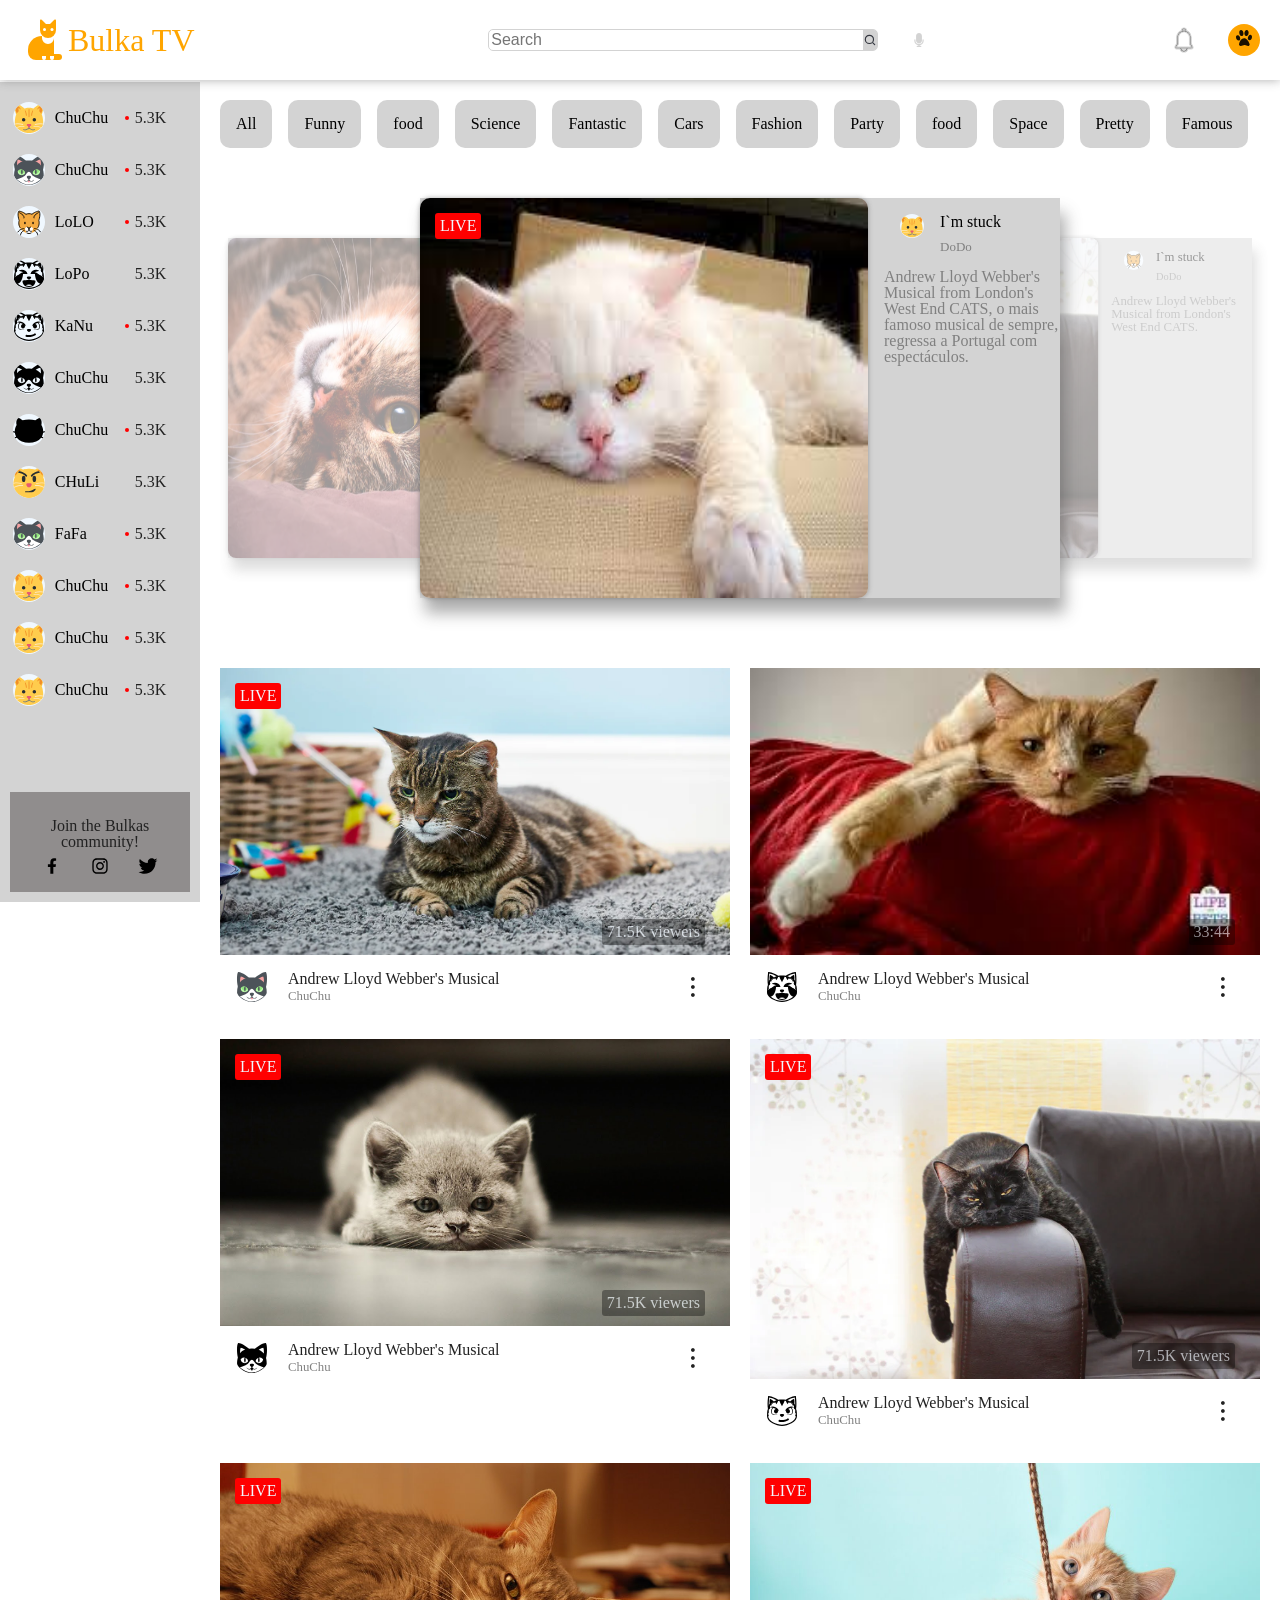
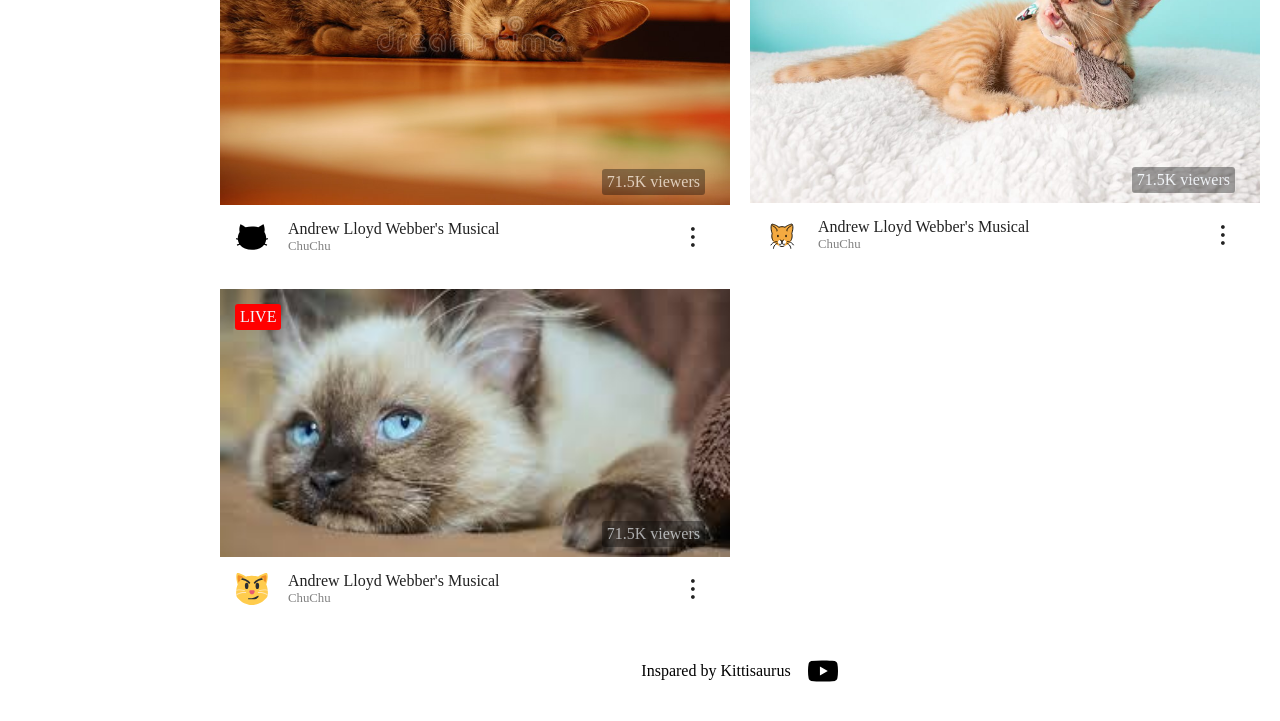
==== commit 87738909: "saving" ====
--- a/index.html
+++ b/index.html
@@ -4,6 +4,11 @@
     <meta charset="UTF-8" />
     <meta http-equiv="X-UA-Compatible" content="IE=edge" />
     <meta name="viewport" content="width=device-width, initial-scale=1.0" />
+    <title>bulka tv</title>
+    <link
+      rel="icon"
+      type="image/x-icon"
+      href="/src/image/catSvg/_sprite.svg#catHead3" />
     <link rel="stylesheet" href="./src/style/reset.css" />
     <link rel="preconnect" href="https://fonts.googleapis.com" />
     <link rel="preconnect" href="https://fonts.gstatic.com" crossorigin />
@@ -11,14 +16,14 @@
       href="https://fonts.googleapis.com/css2?family=Lato&family=Red+Hat+Display:wght@400;500;700&display=swap"
       rel="stylesheet" />
     <link rel="stylesheet" href="./src/style/index.css" />
-    <title>bulka tv</title>
   </head>
   <body>
     <header>
-        <a class="header-logo" href="">
-          <svg class="icon">
-          <use xlink:href="./src/image/catSvg/_sprite.svg#logoCat"></use>
-          </svg>Bulka TV</a>
+      <a class="header-logo" href="">
+        <svg class="icon">
+          <use xlink:href="./src/image/catSvg/_sprite.svg#logoCat"></use></svg
+        >Bulka TV</a
+      >
       <div class="header-search">
         <form action="" class="search-form">
           <input type="search" placeholder="Search" aria-label="Search" />
@@ -178,39 +183,48 @@
         <div class="social">
           <p>Join the Bulkas community!</p>
           <ul class="social-group">
-            <li><a href="">
+            <li>
+              <a href="#">
                 <svg class="icon">
-                    <use xlink:href="./src/image/sprite-social/sprite.svg#facebook"></use>
-                  </svg>
-            </a></li>
-            <li><a href="">
+                  <use
+                    xlink:href="./src/image/sprite-social/sprite.svg#facebook"></use>
+                </svg>
+              </a>
+            </li>
+            <li>
+              <a href="#">
                 <svg class="icon">
-                    <use xlink:href="./src/image/sprite-social/sprite.svg#instagram"></use>
-                  </svg>
-            </a></li>
-            <li><a href="">
+                  <use
+                    xlink:href="./src/image/sprite-social/sprite.svg#instagram"></use>
+                </svg>
+              </a>
+            </li>
+            <li>
+              <a href="#">
                 <svg class="icon">
-                    <use xlink:href="./src/image/sprite-social/sprite.svg#twitter"></use>
-                  </svg>
-            </a></li>
+                  <use
+                    xlink:href="./src/image/sprite-social/sprite.svg#twitter"></use>
+                </svg>
+              </a>
+            </li>
           </ul>
         </div>
       </aside>
       <section class="hero">
         <ul class="categories">
-          <li class="categories-item"><a href="">food</a></li>
-          <li class="categories-item"><a href="">food</a></li>
-          <li class="categories-item"><a href="">food</a></li>
-          <li class="categories-item"><a href="">food</a></li>
-          <li class="categories-item"><a href="">food</a></li>
-          <li class="categories-item"><a href="">food</a></li>
-          <li class="categories-item"><a href="">food</a></li>
-          <li class="categories-item"><a href="">food</a></li>
-          <li class="categories-item"><a href="">food</a></li>
-          <li class="categories-item"><a href="">food</a></li>
-          <li class="categories-item"><a href="">food</a></li>
-          <li class="categories-item"><a href="">food</a></li>
-          <li class="categories-item"><a href="">food</a></li>
+          <li class="categories-item"><a href="">All</a></li>
+          <li class="categories-item"><a href="">Funny</a></li>
+          <li class="categories-item"><a href="">food</a></li>
+          <li class="categories-item"><a href="">Science</a></li>
+          <li class="categories-item"><a href="">Fantastic</a></li>
+          <li class="categories-item"><a href="">Cars</a></li>
+          <li class="categories-item"><a href="">Fashion</a></li>
+          <li class="categories-item"><a href="">Party</a></li>
+          <li class="categories-item"><a href="">food</a></li>
+          <li class="categories-item"><a href="">Space</a></li>
+          <li class="categories-item"><a href="">Pretty</a></li>
+          <li class="categories-item"><a href="">Famous</a></li>
+          <li class="categories-item"><a href="">Spontaneous</a></li>
           <li class="categories-item"><a href="">food</a></li>
           <li class="categories-item"><a href="">food</a></li>
           <li class="categories-item"><a href="">food</a></li>
@@ -223,215 +237,245 @@
           <input type="radio" name="slider" id="item-3" />
           <div class="cards">
             <label class="card" for="item-1" id="cat-1">
-              <img
-                src="/src/image/boringCat1.jpeg"
-                alt="cat" />
-                <div class="cantainer">
-                  <div class="carousel-meta">
-                    <svg class="carousel-icon">
-                      <use xlink:href="./src/image/catSvg/_sprite.svg#catHead1"></use>
-                    </svg>
-                    <a class="meta" href="">I`m stuck
-                      <span>DoDo</span>
-                    </a>
-                  </div>
-                  <p>Andrew Lloyd Webber's Musical from London's West End CATS, o mais famoso musical de sempre, regressa a Portugal com espectáculos.</p>
-                </div>
+              <img src="/src/image/boringCat1.jpeg" alt="cat" />
+              <svg class="play-icon">
+                <use xlink:href="./src/image/catSvg/_sprite.svg#profile"></use>
+              </svg>
+              <span class="live">LIVE</span>
+              <div class="cantainer">
+                <div class="carousel-meta">
+                  <svg class="carousel-icon">
+                    <use
+                      xlink:href="./src/image/catSvg/_sprite.svg#catHead1"></use>
+                  </svg>
+                  <a class="meta" href=""
+                    >I`m stuck
+                    <span>DoDo</span>
+                  </a>
+                </div>
+                <p>
+                  Andrew Lloyd Webber's Musical from London's West End CATS, o
+                  mais famoso musical de sempre, regressa a Portugal com
+                  espectáculos.
+                </p>
+              </div>
             </label>
             <label class="card" for="item-2" id="cat-2">
-              <img
-                src="/src/image/boringCat2.webp"
-                alt="cat" />
-                <div class="cantainer">
-                  <div class="carousel-meta">
-                    <svg class="carousel-icon">
-                      <use xlink:href="./src/image/catSvg/_sprite.svg#catHead3"></use>
-                    </svg>
-                    <a class="meta" href="">I`m stuck
-                      <span>DoDo</span>
-                    </a>
-                  </div>
-                  <p>Andrew Lloyd Webber's Musical from London's West End CATS.</p>
-                </div>
+              <img src="/src/image/boringCat2.webp" alt="cat" />
+              <svg class="play-icon">
+                <use xlink:href="./src/image/catSvg/_sprite.svg#profile"></use>
+              </svg>
+              <span class="live">LIVE</span>
+              <div class="cantainer">
+                <div class="carousel-meta">
+                  <svg class="carousel-icon">
+                    <use
+                      xlink:href="./src/image/catSvg/_sprite.svg#catHead3"></use>
+                  </svg>
+                  <a class="meta" href=""
+                    >I`m stuck
+                    <span>DoDo</span>
+                  </a>
+                </div>
+                <p>
+                  Andrew Lloyd Webber's Musical from London's West End CATS.
+                </p>
+              </div>
             </label>
             <label class="card" for="item-3" id="cat-3">
-              <img
-                src="/src/image/boringCat3.webp"
-                alt="cat" />
-                <div class="cantainer">
-                  <div class="carousel-meta">
-                    <svg class="carousel-icon">
-                      <use xlink:href="./src/image/catSvg/_sprite.svg#catHead2"></use>
-                    </svg>
-                    <a class="meta" href="">I`m stuck
-                      <span>DoDo</span>
-                    </a>
-                  </div>
-                  <p>Andrew Lloyd Webber's Musical from London's West End CATS, o mais famoso musical de sempre, regressa a Portugal com espectáculos.</p>
-                </div>
+              <img src="/src/image/boringCat3.webp" alt="cat" />
+              <svg class="play-icon">
+                <use xlink:href="./src/image/catSvg/_sprite.svg#profile"></use>
+              </svg>
+              <div class="cantainer">
+                <div class="carousel-meta">
+                  <svg class="carousel-icon">
+                    <use
+                      xlink:href="./src/image/catSvg/_sprite.svg#catHead2"></use>
+                  </svg>
+                  <a class="meta" href=""
+                    >I`m stuck
+                    <span>DoDo</span>
+                  </a>
+                </div>
+                <p>
+                  Andrew Lloyd Webber's Musical from London's West End CATS, o
+                  mais famoso musical de sempre, regressa a Portugal com
+                  espectáculos.
+                </p>
+              </div>
             </label>
           </div>
         </section>
         <section class="gallery">
-            <div class="gallery-wrapper" >
-              <div class="gallery-item">
-                <img src="/src/image/galleryCat1.webp" alt="cat">
-                <svg class="play-icon">
-                  <use xlink:href="./src/image/catSvg/_sprite.svg#profile"></use>
-                </svg>
-                <span class="live">LIVE</span>
-                <span class="counts">71.5K viewers</span>
-              </div>
-              <div class="item-discription">
-                <div class="logoWrap">
-                  <svg class="discription-icon">
-                    <use xlink:href="./src/image/catSvg/_sprite.svg#catHead2"></use>
-                  </svg>
-                  <div class="text">
-                    <p>Andrew Lloyd Webber's Musical</p>
-                    <span>ChuChu</span>
-                  </div>
-                </div>
-                <div class="dot"><span>...</span></div>
-              </div>
-            </div>
-            <div class="gallery-wrapper" >
-              <div class="gallery-item">
-                <img src="/src/image/galleryCat2.jpeg" alt="cat">
-                <svg class="play-icon">
-                  <use xlink:href="./src/image/catSvg/_sprite.svg#profile"></use>
-                </svg>
-                <span class="counts">33:44</span>
-              </div>
-              <div class="item-discription">
-                <div class="logoWrap">
-                  <svg class="discription-icon">
-                    <use xlink:href="./src/image/catSvg/_sprite.svg#catHead4"></use>
-                  </svg>
-                  <div class="text">
-                    <p>Andrew Lloyd Webber's Musical</p>
-                    <span>ChuChu</span>
-                  </div>
-                </div>
-                <div class="dot"><span>...</span></div>
-              </div>
-            </div>
-            <div class="gallery-wrapper" >
-              <div class="gallery-item">
-                <img src="/src/image/galleryCat3.jpeg" alt="cat">
-                <svg class="play-icon">
-                  <use xlink:href="./src/image/catSvg/_sprite.svg#profile"></use>
-                </svg>
-                <span class="live">LIVE</span>
-                <span class="counts">71.5K viewers</span>
-              </div>
-              <div class="item-discription">
-                <div class="logoWrap">
-                  <svg class="discription-icon">
-                    <use xlink:href="./src/image/catSvg/_sprite.svg#catHead6"></use>
-                  </svg>
-                  <div class="text">
-                    <p>Andrew Lloyd Webber's Musical</p>
-                    <span>ChuChu</span>
-                  </div>
-                </div>
-                <div class="dot"><span>...</span></div>
-              </div>
-            </div>
-            <div class="gallery-wrapper" >
-              <div class="gallery-item">
-                <img src="/src/image/boringCat2.webp" alt="cat">
-                <svg class="play-icon">
-                  <use xlink:href="./src/image/catSvg/_sprite.svg#profile"></use>
-                </svg>
-                <span class="live">LIVE</span>
-                <span class="counts">71.5K viewers</span>
-              </div>
-              <div class="item-discription">
-                <div class="logoWrap">
-                  <svg class="discription-icon">
-                    <use xlink:href="./src/image/catSvg/_sprite.svg#catHead5"></use>
-                  </svg>
-                  <div class="text">
-                    <p>Andrew Lloyd Webber's Musical</p>
-                    <span>ChuChu</span>
-                  </div>
-                </div>
-                <div class="dot"><span>...</span></div>
-              </div>
-            </div>
-            <div class="gallery-wrapper" >
-              <div class="gallery-item">
-                <img src="/src/image/galleryCat6.jpeg" alt="cat">
-                <svg class="play-icon">
-                  <use xlink:href="./src/image/catSvg/_sprite.svg#profile"></use>
-                </svg>
-                <span class="live">LIVE</span>
-                <span class="counts">71.5K viewers</span>
-              </div>
-              <div class="item-discription">
-                <div class="logoWrap">
-                  <svg class="discription-icon">
-                    <use xlink:href="./src/image/catSvg/_sprite.svg#catHead7"></use>
-                  </svg>
-                  <div class="text">
-                    <p>Andrew Lloyd Webber's Musical</p>
-                    <span>ChuChu</span>
-                  </div>
-                </div>
-                <div class="dot"><span>...</span></div>
-              </div>
-            </div>
-            <div class="gallery-wrapper" >
-              <div class="gallery-item">
-                <img src="/src/image/galleryCat7.jpeg" alt="cat">
-                <svg class="play-icon">
-                  <use xlink:href="./src/image/catSvg/_sprite.svg#profile"></use>
-                </svg>
-                <span class="live">LIVE</span>
-                <span class="counts">71.5K viewers</span>
-              </div>
-              <div class="item-discription">
-                <div class="logoWrap">
-                  <svg class="discription-icon">
-                    <use xlink:href="./src/image/catSvg/_sprite.svg#catHead3"></use>
-                  </svg>
-                  <div class="text">
-                    <p>Andrew Lloyd Webber's Musical</p>
-                    <span>ChuChu</span>
-                  </div>
-                </div>
-                <div class="dot"><span>...</span></div>
-              </div>
-            </div>
-            <div class="gallery-wrapper" >
-              <div class="gallery-item">
-                <img src="/src/image/galleryCat8.jpeg" alt="cat">
-                <svg class="play-icon">
-                  <use xlink:href="./src/image/catSvg/_sprite.svg#profile"></use>
-                </svg>
-                <span class="live">LIVE</span>
-                <span class="counts">71.5K viewers</span>
-              </div>
-              <div class="item-discription">
-                <div class="logoWrap">
-                  <svg class="discription-icon">
-                    <use xlink:href="./src/image/catSvg/_sprite.svg#catHead8"></use>
-                  </svg>
-                  <div class="text">
-                    <p>Andrew Lloyd Webber's Musical</p>
-                    <span>ChuChu</span>
-                  </div>
-                </div>
-                <div class="dot"><span>...</span></div>
-              </div>
-            </div>
+          <div class="gallery-wrapper">
+            <div class="gallery-item">
+              <img src="/src/image/galleryCat1.webp" alt="cat">
+              <svg class="play-icon">
+                <use xlink:href="./src/image/catSvg/_sprite.svg#profile"></use>
+              </svg>
+              <span class="live">LIVE</span>
+              <span class="counts">71.5K viewers</span>
+            </div>
+            <div class="item-discription">
+              <div class="logoWrap">
+                <svg class="discription-icon">
+                  <use
+                    xlink:href="./src/image/catSvg/_sprite.svg#catHead2"></use>
+                </svg>
+                <div class="text">
+                  <p>Andrew Lloyd Webber's Musical</p>
+                  <span>ChuChu</span>
+                </div>
+              </div>
+              <div class="dot"><span>...</span></div>
+            </div>
+          </div>
+          <div class="gallery-wrapper">
+            <div class="gallery-item">
+              <img src="/src/image/galleryCat2.jpeg" alt="cat">
+              <svg class="play-icon">
+                <use xlink:href="./src/image/catSvg/_sprite.svg#profile"></use>
+              </svg>
+              <span class="counts">33:44</span>
+            </div>
+            <div class="item-discription">
+              <div class="logoWrap">
+                <svg class="discription-icon">
+                  <use
+                    xlink:href="./src/image/catSvg/_sprite.svg#catHead4"></use>
+                </svg>
+                <div class="text">
+                  <p>Andrew Lloyd Webber's Musical</p>
+                  <span>ChuChu</span>
+                </div>
+              </div>
+              <div class="dot"><span>...</span></div>
+            </div>
+          </div>
+          <div class="gallery-wrapper">
+            <div class="gallery-item">
+              <img src="/src/image/galleryCat3.jpeg" alt="cat">
+              <svg class="play-icon">
+                <use xlink:href="./src/image/catSvg/_sprite.svg#profile"></use>
+              </svg>
+              <span class="live">LIVE</span>
+              <span class="counts">71.5K viewers</span>
+            </div>
+            <div class="item-discription">
+              <div class="logoWrap">
+                <svg class="discription-icon">
+                  <use
+                    xlink:href="./src/image/catSvg/_sprite.svg#catHead6"></use>
+                </svg>
+                <div class="text">
+                  <p>Andrew Lloyd Webber's Musical</p>
+                  <span>ChuChu</span>
+                </div>
+              </div>
+              <div class="dot"><span>...</span></div>
+            </div>
+          </div>
+          <div class="gallery-wrapper">
+            <div class="gallery-item">
+              <img src="/src/image/boringCat2.webp" alt="cat">
+              <svg class="play-icon">
+                <use xlink:href="./src/image/catSvg/_sprite.svg#profile"></use>
+              </svg>
+              <span class="live">LIVE</span>
+              <span class="counts">71.5K viewers</span>
+            </div>
+            <div class="item-discription">
+              <div class="logoWrap">
+                <svg class="discription-icon">
+                  <use
+                    xlink:href="./src/image/catSvg/_sprite.svg#catHead5"></use>
+                </svg>
+                <div class="text">
+                  <p>Andrew Lloyd Webber's Musical</p>
+                  <span>ChuChu</span>
+                </div>
+              </div>
+              <div class="dot"><span>...</span></div>
+            </div>
+          </div>
+          <div class="gallery-wrapper">
+            <div class="gallery-item">
+              <img src="/src/image/galleryCat6.jpeg" alt="cat">
+              <svg class="play-icon">
+                <use xlink:href="./src/image/catSvg/_sprite.svg#profile"></use>
+              </svg>
+              <span class="live">LIVE</span>
+              <span class="counts">71.5K viewers</span>
+            </div>
+            <div class="item-discription">
+              <div class="logoWrap">
+                <svg class="discription-icon">
+                  <use
+                    xlink:href="./src/image/catSvg/_sprite.svg#catHead7"></use>
+                </svg>
+                <div class="text">
+                  <p>Andrew Lloyd Webber's Musical</p>
+                  <span>ChuChu</span>
+                </div>
+              </div>
+              <div class="dot"><span>...</span></div>
+            </div>
+          </div>
+          <div class="gallery-wrapper">
+            <div class="gallery-item">
+              <img src="/src/image/galleryCat7.jpeg" alt="cat">
+              <svg class="play-icon">
+                <use xlink:href="./src/image/catSvg/_sprite.svg#profile"></use>
+              </svg>
+              <span class="live">LIVE</span>
+              <span class="counts">71.5K viewers</span>
+            </div>
+            <div class="item-discription">
+              <div class="logoWrap">
+                <svg class="discription-icon">
+                  <use
+                    xlink:href="./src/image/catSvg/_sprite.svg#catHead3"></use>
+                </svg>
+                <div class="text">
+                  <p>Andrew Lloyd Webber's Musical</p>
+                  <span>ChuChu</span>
+                </div>
+              </div>
+              <div class="dot"><span>...</span></div>
+            </div>
+          </div>
+          <div class="gallery-wrapper">
+            <div class="gallery-item">
+              <img src="/src/image/galleryCat8.jpeg" alt="cat">
+              <svg class="play-icon">
+                <use xlink:href="./src/image/catSvg/_sprite.svg#profile"></use>
+              </svg>
+              <span class="live">LIVE</span>
+              <span class="counts">71.5K viewers</span>
+            </div>
+            <div class="item-discription">
+              <div class="logoWrap">
+                <svg class="discription-icon">
+                  <use
+                    xlink:href="./src/image/catSvg/_sprite.svg#catHead8"></use>
+                </svg>
+                <div class="text">
+                  <p>Andrew Lloyd Webber's Musical</p>
+                  <span>ChuChu</span>
+                </div>
+              </div>
+              <div class="dot"><span>...</span></div>
+            </div>
+          </div>
         </section>
       </section>
       <footer>
-        <a href="">Inspared by Kittisaurus <svg class="icon youtube">
-          <use xlink:href="./src/image/catSvg/_sprite.svg#youtube"></use>
-        </svg>
+        <a href=""
+          >Inspared by Kittisaurus
+          <svg class="icon youtube">
+            <use xlink:href="./src/image/catSvg/_sprite.svg#youtube"></use>
+          </svg>
         </a>
       </footer>
     </main>
--- a/src/style/index.css
+++ b/src/style/index.css
@@ -317,6 +317,7 @@
 }
 .carousel .cards .card {
   position: absolute;
+  display: block;
   width: 80%;
   height: 100%;
   left: 0;
@@ -329,120 +330,7 @@
   gap: 1rem;
   box-shadow: 5px 15px 15px 0px rgba(81, 81, 81, 0.47);
 }
-.carousel .cards .card img {
-  position: relative;
-  width: 70%;
-  height: 100%;
-  min-height: 400px;
-  border-radius: 10px;
-  object-fit: scale-up;
-  aspect-ratio: 16/9;
-  box-shadow: 0px 0px 5px 0px rgba(81, 81, 81, 0.47);
-}
-.carousel .cards .card p {
-  color: grey;
-  text-overflow: ellipsis;
-}
-.carousel .cards .card p::selection {
-  background-color: orange;
-  color: white;
-}
-.carousel .cards .card .carousel-meta {
-  display: flex;
-  gap: 1rem;
-  margin: 1rem;
-}
-.carousel .cards .card .carousel-meta .carousel-icon {
-  width: 1.5rem;
-  height: 1.5rem;
-  background-color: aliceblue;
-  border-radius: 50%;
-}
-.carousel .cards .card .carousel-meta .meta {
-  display: flex;
-  flex-direction: column;
-  gap: 10px;
-}
-.carousel .cards .card .carousel-meta .meta:hover {
-  color: orange;
-}
-.carousel .cards .card .carousel-meta .meta span {
-  color: gray;
-  font-size: small;
-}
-.carousel .cards .card .carousel-meta .meta span:hover {
-  color: orange;
-}
-
-#item-1:checked ~ .cards #cat-3, #item-2:checked ~ .cards #cat-1, #item-3:checked ~ .cards #cat-2 {
-  transform: translatex(-40%) scale(0.8);
-  opacity: 0.4;
-  z-index: 0;
-}
-
-#item-1:checked ~ .cards #cat-2, #item-2:checked ~ .cards #cat-3, #item-3:checked ~ .cards #cat-1 {
-  transform: translatex(40%) scale(0.8);
-  opacity: 0.4;
-  z-index: 0;
-}
-
-#item-1:checked ~ .cards #cat-1, #item-2:checked ~ .cards #cat-2, #item-3:checked ~ .cards #cat-3 {
-  transform: translatex(0) scale(1);
-  opacity: 1;
-  z-index: 1;
-}
-
-.categories {
-  display: flex;
-  justify-content: space-between;
-  gap: 1rem;
-  margin-block-start: 20px;
-  margin-inline-start: 20px;
-  overflow-x: auto;
-  height: 3rem;
-}
-.categories::-webkit-scrollbar {
-  display: none;
-}
-.categories-item {
-  background-color: lightgrey;
-  border-radius: 10px;
-}
-.categories-item a {
-  padding: 15px 10px;
-}
-.categories-item:hover {
-  background-color: orange;
-  border-radius: 10px;
-}
-.categories-item:hover a {
-  color: white;
-}
-
-.gallery {
-  display: grid;
-  grid-template-columns: repeat(auto-fill, minmax(400px, 1fr));
-  gap: 20px;
-}
-.gallery-item {
-  position: relative;
-}
-.gallery-item img {
-  width: 100%;
-  height: 100%;
-  cursor: pointer;
-}
-.gallery-item .play-icon {
-  position: absolute;
-  top: 50%;
-  right: 50%;
-  width: 2rem;
-  height: 2rem;
-  fill: antiquewhite;
-  opacity: 0;
-  cursor: pointer;
-}
-.gallery-item .live {
+.carousel .cards .card .live {
   position: absolute;
   top: 15px;
   left: 15px;
@@ -453,6 +341,149 @@
   animation: pulse 2s infinite;
   cursor: pointer;
 }
+.carousel .cards .card .play-icon {
+  position: absolute;
+  top: 50%;
+  right: 65%;
+  width: 2rem;
+  height: 2rem;
+  fill: antiquewhite;
+  opacity: 0;
+  cursor: pointer;
+}
+.carousel .cards .card img {
+  position: relative;
+  width: 70%;
+  height: 100%;
+  min-height: 200px;
+  border-radius: 10px;
+  aspect-ratio: 16/9;
+  box-shadow: 0px 0px 5px 0px rgba(81, 81, 81, 0.47);
+}
+.carousel .cards .card p {
+  color: grey;
+  text-overflow: ellipsis;
+}
+.carousel .cards .card p::selection {
+  background-color: orange;
+  color: white;
+}
+.carousel .cards .card .carousel-meta {
+  display: flex;
+  gap: 1rem;
+  margin: 1rem;
+}
+.carousel .cards .card .carousel-meta .carousel-icon {
+  width: 1.5rem;
+  height: 1.5rem;
+  background-color: aliceblue;
+  border-radius: 50%;
+}
+.carousel .cards .card .carousel-meta .meta {
+  display: flex;
+  flex-direction: column;
+  gap: 10px;
+}
+.carousel .cards .card .carousel-meta .meta:hover {
+  color: orange;
+}
+.carousel .cards .card .carousel-meta .meta span {
+  color: gray;
+  font-size: small;
+}
+.carousel .cards .card .carousel-meta .meta span:hover {
+  color: orange;
+}
+
+.card:hover .play-icon {
+  animation: play 2s infinite;
+  opacity: 1;
+}
+
+#item-1:checked ~ .cards #cat-3, #item-2:checked ~ .cards #cat-1, #item-3:checked ~ .cards #cat-2 {
+  transform: translatex(-40%) scale(0.8);
+  opacity: 0.4;
+  z-index: 0;
+}
+
+#item-1:checked ~ .cards #cat-2, #item-2:checked ~ .cards #cat-3, #item-3:checked ~ .cards #cat-1 {
+  transform: translatex(40%) scale(0.8);
+  opacity: 0.4;
+  z-index: 0;
+}
+
+#item-1:checked ~ .cards #cat-1, #item-2:checked ~ .cards #cat-2, #item-3:checked ~ .cards #cat-3 {
+  transform: translatex(0) scale(1);
+  opacity: 1;
+  z-index: 1;
+}
+
+.categories {
+  display: flex;
+  flex: 0 0 auto;
+  justify-content: space-between;
+  gap: 1rem;
+  margin-block-start: 20px;
+  overflow-x: auto;
+}
+.categories::-webkit-scrollbar {
+  display: none;
+}
+.categories-item {
+  box-sizing: border-box;
+  background-color: lightgrey;
+  padding: 1rem;
+  border-radius: 10px;
+}
+.categories-item:hover {
+  background-color: orange;
+  border-radius: 10px;
+}
+.categories-item:hover a {
+  color: white;
+}
+.categories-item:focus-within {
+  background-color: orange;
+  border-radius: 10px;
+}
+.categories-item:focus-within a {
+  color: white;
+}
+
+.gallery {
+  display: grid;
+  grid-template-columns: repeat(auto-fill, minmax(400px, 1fr));
+  gap: 20px;
+}
+.gallery-item {
+  position: relative;
+}
+.gallery-item img {
+  width: 100%;
+  height: 100%;
+  cursor: pointer;
+}
+.gallery-item .play-icon {
+  position: absolute;
+  top: 50%;
+  right: 50%;
+  width: 2rem;
+  height: 2rem;
+  fill: antiquewhite;
+  opacity: 0;
+  cursor: pointer;
+}
+.gallery-item .live {
+  position: absolute;
+  top: 15px;
+  left: 15px;
+  color: aliceblue;
+  background-color: red;
+  padding: 5px;
+  border-radius: 3px;
+  animation: pulse 2s infinite;
+  cursor: pointer;
+}
 .gallery-item .counts {
   position: absolute;
   bottom: 10px;
@@ -523,7 +554,6 @@
 
 img:hover {
   filter: brightness(50%);
-  position: relative;
 }
 
 .hero {
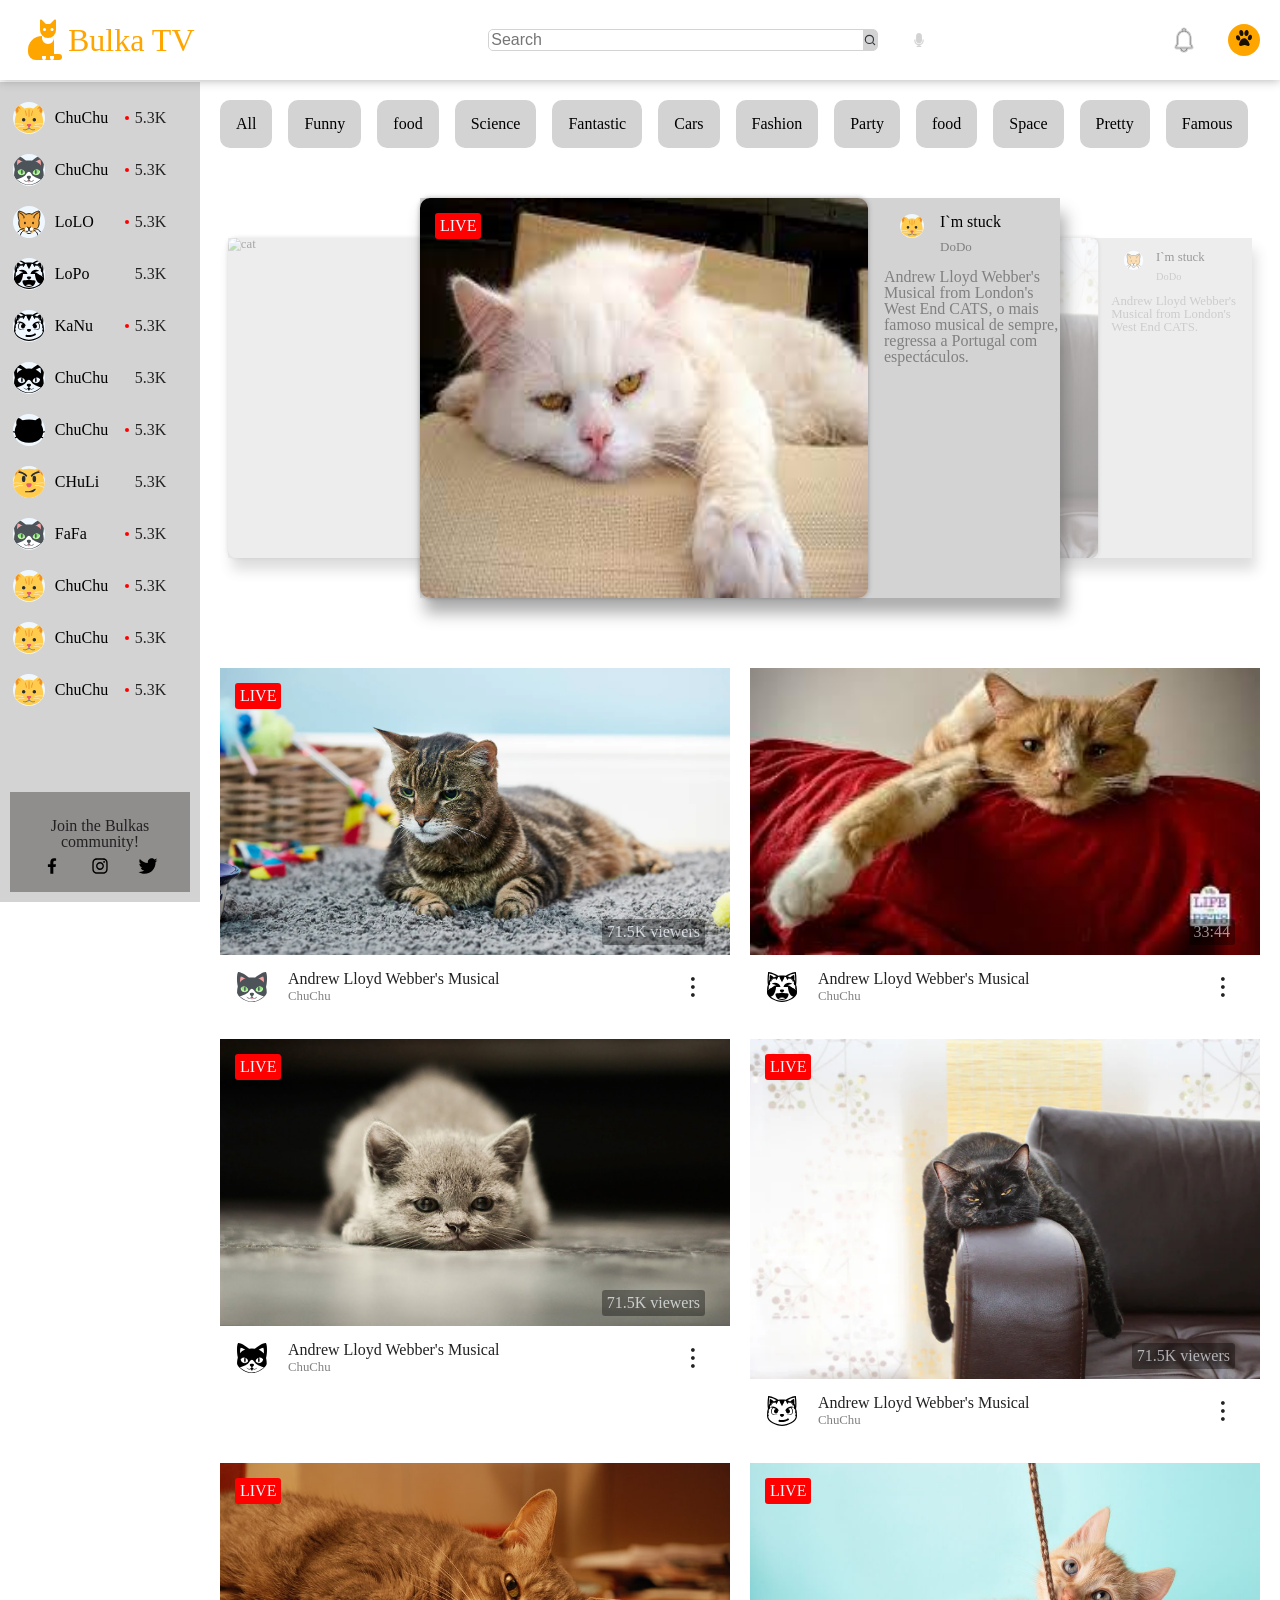
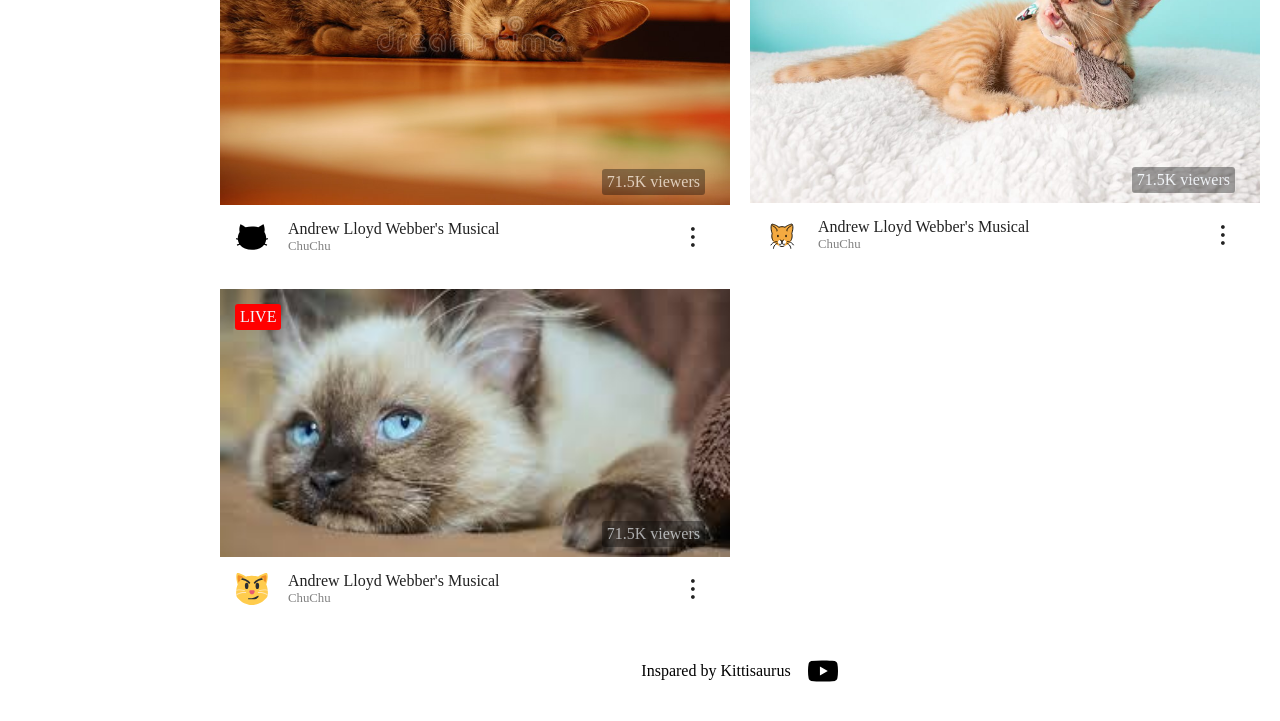
==== commit 4dbafd27: "fix sprite link" ====
--- a/index.html
+++ b/index.html
@@ -48,19 +48,19 @@
           <div class="dropdown-content">
             <a href="#">
               <svg class="icon profile">
-                <use xlink:href="./src/image/catSvg/_sprite.svg#catHead7"></use>
+                <use xlink:href="/src/image/catSvg/_sprite.svg#catHead7"></use>
               </svg>
               Profile
             </a>
             <a href="#">
               <svg class="icon setting">
-                <use xlink:href="./src/image/catSvg/_sprite.svg#setting"></use>
+                <use xlink:href="/src/image/catSvg/_sprite.svg#setting"></use>
               </svg>
               Settings
             </a>
             <a class="exit" href="#">
               <svg class="icon logOut">
-                <use xlink:href="./src/image/catSvg/_sprite.svg#logOut"></use>
+                <use xlink:href="/src/image/catSvg/_sprite.svg#logOut"></use>
               </svg>
               Log Out
             </a>
@@ -73,25 +73,25 @@
         <ul class="channel">
           <li class="channel-item">
             <svg class="icon setting">
-              <use xlink:href="./src/image/catSvg/_sprite.svg#catHead1"></use>
-            </svg>
-            <div class="item-counter">
-              <a class="nickName" href="">ChuChu</a>
-              <span class="count">5.3K</span>
-            </div>
-          </li>
-          <li class="channel-item">
-            <svg class="icon">
-              <use xlink:href="./src/image/catSvg/_sprite.svg#catHead2"></use>
-            </svg>
-            <div class="item-counter">
-              <a class="nickName" href="">ChuChu</a>
-              <span class="count">5.3K</span>
-            </div>
-          </li>
-          <li class="channel-item">
-            <svg class="icon">
-              <use xlink:href="./src/image/catSvg/_sprite.svg#catHead3"></use>
+              <use xlink:href="/src/image/catSvg/_sprite.svg#catHead1"></use>
+            </svg>
+            <div class="item-counter">
+              <a class="nickName" href="">ChuChu</a>
+              <span class="count">5.3K</span>
+            </div>
+          </li>
+          <li class="channel-item">
+            <svg class="icon">
+              <use xlink:href="/src/image/catSvg/_sprite.svg#catHead2"></use>
+            </svg>
+            <div class="item-counter">
+              <a class="nickName" href="">ChuChu</a>
+              <span class="count">5.3K</span>
+            </div>
+          </li>
+          <li class="channel-item">
+            <svg class="icon">
+              <use xlink:href="/src/image/catSvg/_sprite.svg#catHead3"></use>
             </svg>
             <div class="item-counter">
               <a class="nickName" href="">LoLO</a>
@@ -100,7 +100,7 @@
           </li>
           <li class="channel-item">
             <svg class="icon">
-              <use xlink:href="./src/image/catSvg/_sprite.svg#catHead4"></use>
+              <use xlink:href="/src/image/catSvg/_sprite.svg#catHead4"></use>
             </svg>
             <div class="item-counter">
               <a class="nickName" href="">LoPo</a>
@@ -109,7 +109,7 @@
           </li>
           <li class="channel-item">
             <svg class="icon">
-              <use xlink:href="./src/image/catSvg/_sprite.svg#catHead5"></use>
+              <use xlink:href="/src/image/catSvg/_sprite.svg#catHead5"></use>
             </svg>
             <div class="item-counter">
               <a class="nickName" href="">KaNu</a>
@@ -118,7 +118,7 @@
           </li>
           <li class="channel-item">
             <svg class="icon">
-              <use xlink:href="./src/image/catSvg/_sprite.svg#catHead6"></use>
+              <use xlink:href="/src/image/catSvg/_sprite.svg#catHead6"></use>
             </svg>
             <div class="item-counter">
               <a class="nickName" href="">ChuChu</a>
@@ -127,16 +127,16 @@
           </li>
           <li class="channel-item">
             <svg class="icon">
-              <use xlink:href="./src/image/catSvg/_sprite.svg#catHead7"></use>
-            </svg>
-            <div class="item-counter">
-              <a class="nickName" href="">ChuChu</a>
-              <span class="count">5.3K</span>
-            </div>
-          </li>
-          <li class="channel-item">
-            <svg class="icon">
-              <use xlink:href="./src/image/catSvg/_sprite.svg#catHead8"></use>
+              <use xlink:href="/src/image/catSvg/_sprite.svg#catHead7"></use>
+            </svg>
+            <div class="item-counter">
+              <a class="nickName" href="">ChuChu</a>
+              <span class="count">5.3K</span>
+            </div>
+          </li>
+          <li class="channel-item">
+            <svg class="icon">
+              <use xlink:href="/src/image/catSvg/_sprite.svg#catHead8"></use>
             </svg>
             <div class="item-counter">
               <a class="nickName" href="">CHuLi</a>
@@ -145,7 +145,7 @@
           </li>
           <li class="channel-item">
             <svg class="icon">
-              <use xlink:href="./src/image/catSvg/_sprite.svg#catHead2"></use>
+              <use xlink:href="/src/image/catSvg/_sprite.svg#catHead2"></use>
             </svg>
             <div class="item-counter">
               <a class="nickName" href="">FaFa</a>
@@ -154,7 +154,7 @@
           </li>
           <li class="channel-item">
             <svg class="icon setting">
-              <use xlink:href="./src/image/catSvg/_sprite.svg#catHead1"></use>
+              <use xlink:href="/src/image/catSvg/_sprite.svg#catHead1"></use>
             </svg>
             <div class="item-counter">
               <a class="nickName" href="">ChuChu</a>
@@ -163,7 +163,7 @@
           </li>
           <li class="channel-item">
             <svg class="icon setting">
-              <use xlink:href="./src/image/catSvg/_sprite.svg#catHead1"></use>
+              <use xlink:href="/src/image/catSvg/_sprite.svg#catHead1"></use>
             </svg>
             <div class="item-counter">
               <a class="nickName" href="">ChuChu</a>
@@ -172,7 +172,7 @@
           </li>
           <li class="channel-item">
             <svg class="icon setting">
-              <use xlink:href="./src/image/catSvg/_sprite.svg#catHead1"></use>
+              <use xlink:href="/src/image/catSvg/_sprite.svg#catHead1"></use>
             </svg>
             <div class="item-counter">
               <a class="nickName" href="">ChuChu</a>
@@ -187,7 +187,7 @@
               <a href="#">
                 <svg class="icon">
                   <use
-                    xlink:href="./src/image/sprite-social/sprite.svg#facebook"></use>
+                    xlink:href="/src/image/sprite-social/sprite.svg#facebook"></use>
                 </svg>
               </a>
             </li>
@@ -195,7 +195,7 @@
               <a href="#">
                 <svg class="icon">
                   <use
-                    xlink:href="./src/image/sprite-social/sprite.svg#instagram"></use>
+                    xlink:href="/src/image/sprite-social/sprite.svg#instagram"></use>
                 </svg>
               </a>
             </li>
@@ -203,7 +203,7 @@
               <a href="#">
                 <svg class="icon">
                   <use
-                    xlink:href="./src/image/sprite-social/sprite.svg#twitter"></use>
+                    xlink:href="/src/image/sprite-social/sprite.svg#twitter"></use>
                 </svg>
               </a>
             </li>
@@ -239,14 +239,14 @@
             <label class="card" for="item-1" id="cat-1">
               <img src="/src/image/boringCat1.jpeg" alt="cat" />
               <svg class="play-icon">
-                <use xlink:href="./src/image/catSvg/_sprite.svg#profile"></use>
+                <use xlink:href="/src/image/catSvg/_sprite.svg#profile"></use>
               </svg>
               <span class="live">LIVE</span>
               <div class="cantainer">
                 <div class="carousel-meta">
                   <svg class="carousel-icon">
                     <use
-                      xlink:href="./src/image/catSvg/_sprite.svg#catHead1"></use>
+                      xlink:href="/src/image/catSvg/_sprite.svg#catHead1"></use>
                   </svg>
                   <a class="meta" href=""
                     >I`m stuck
@@ -263,14 +263,14 @@
             <label class="card" for="item-2" id="cat-2">
               <img src="/src/image/boringCat2.webp" alt="cat" />
               <svg class="play-icon">
-                <use xlink:href="./src/image/catSvg/_sprite.svg#profile"></use>
+                <use xlink:href="/src/image/catSvg/_sprite.svg#profile"></use>
               </svg>
               <span class="live">LIVE</span>
               <div class="cantainer">
                 <div class="carousel-meta">
                   <svg class="carousel-icon">
                     <use
-                      xlink:href="./src/image/catSvg/_sprite.svg#catHead3"></use>
+                      xlink:href="/src/image/catSvg/_sprite.svg#catHead3"></use>
                   </svg>
                   <a class="meta" href=""
                     >I`m stuck
@@ -283,7 +283,7 @@
               </div>
             </label>
             <label class="card" for="item-3" id="cat-3">
-              <img src="/src/image/boringCat3.webp" alt="cat" />
+              <img src="/image/boringCat3.webp" alt="cat" />
               <svg class="play-icon">
                 <use xlink:href="./src/image/catSvg/_sprite.svg#profile"></use>
               </svg>
@@ -291,7 +291,7 @@
                 <div class="carousel-meta">
                   <svg class="carousel-icon">
                     <use
-                      xlink:href="./src/image/catSvg/_sprite.svg#catHead2"></use>
+                      xlink:href="image/catSvg/_sprite.svg#catHead2"></use>
                   </svg>
                   <a class="meta" href=""
                     >I`m stuck
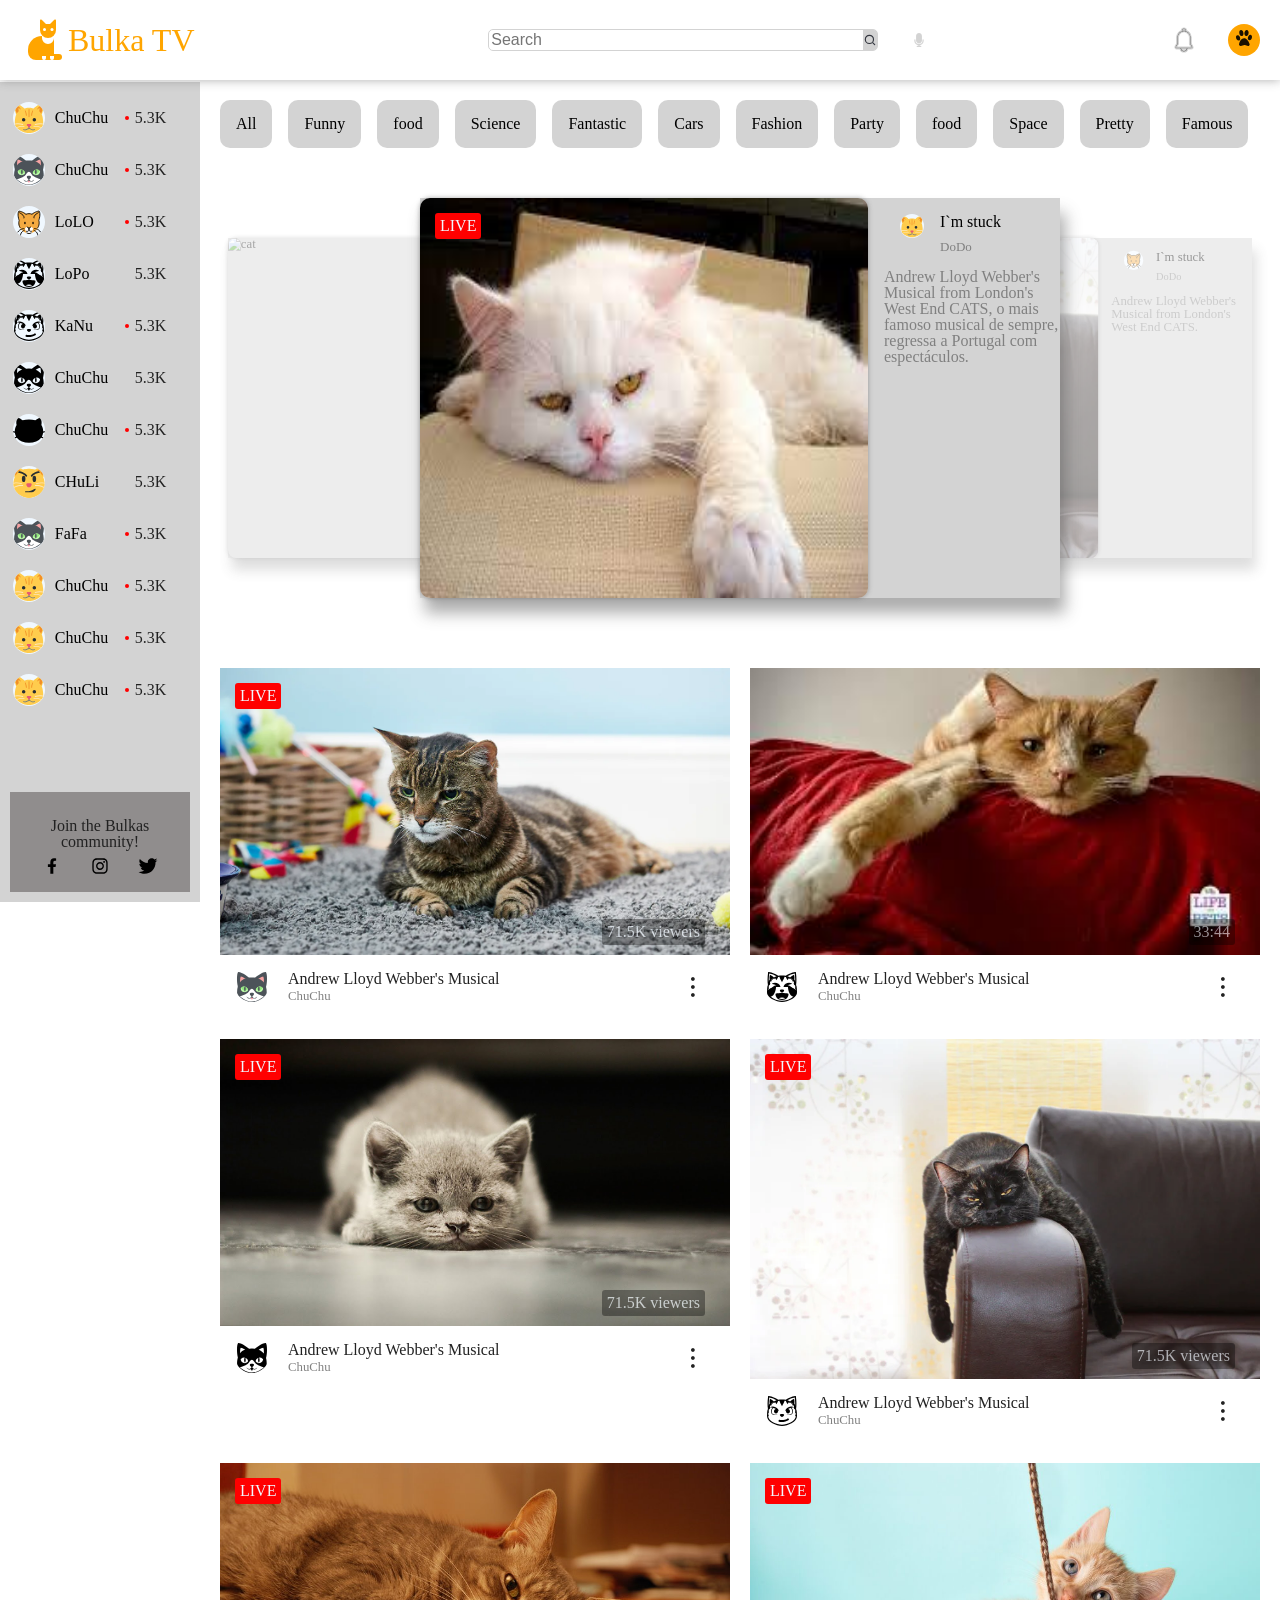
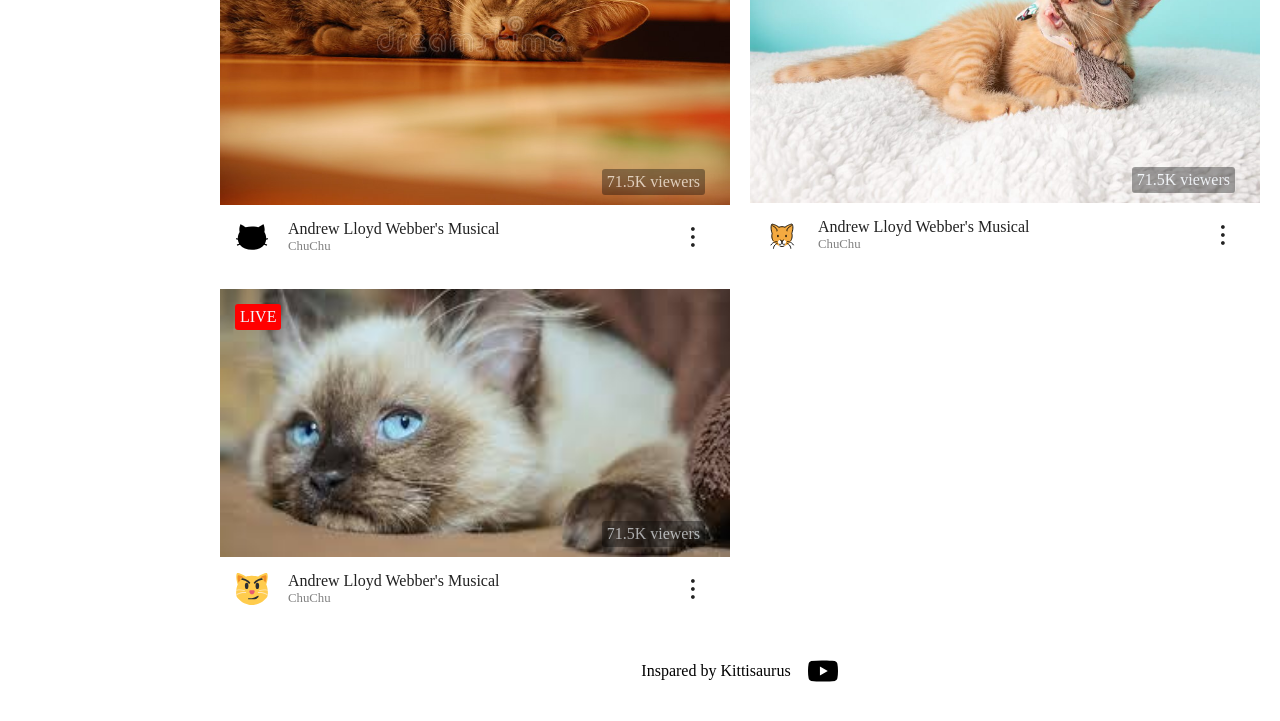
==== commit 10f5118a: "saving" ====
--- a/index.html
+++ b/index.html
@@ -8,7 +8,7 @@
     <link
       rel="icon"
       type="image/x-icon"
-      href="/src/image/catSvg/_sprite.svg#catHead3" />
+      href="src/image/catSvg/_sprite.svg#catHead3" />
     <link rel="stylesheet" href="./src/style/reset.css" />
     <link rel="preconnect" href="https://fonts.googleapis.com" />
     <link rel="preconnect" href="https://fonts.gstatic.com" crossorigin />
@@ -21,46 +21,46 @@
     <header>
       <a class="header-logo" href="">
         <svg class="icon">
-          <use xlink:href="./src/image/catSvg/_sprite.svg#logoCat"></use></svg
+          <use xlink:href="src/image/catSvg/_sprite.svg#logoCat"></use></svg
         >Bulka TV</a
       >
       <div class="header-search">
         <form action="" class="search-form">
           <input type="search" placeholder="Search" aria-label="Search" />
           <svg class="icon search-icon">
-            <use xlink:href="./src/image/catSvg/_sprite.svg#search"></use>
+            <use xlink:href="src/image/catSvg/_sprite.svg#search"></use>
           </svg>
           <svg class="icon micro">
-            <use xlink:href="./src/image/catSvg/_sprite.svg#micro"></use>
+            <use xlink:href="src/image/catSvg/_sprite.svg#micro"></use>
           </svg>
         </form>
       </div>
       <div class="menu">
         <svg class="icon bell">
-          <use xlink:href="./src/image/catSvg/_sprite.svg#bell"></use>
+          <use xlink:href="src/image/catSvg/_sprite.svg#bell"></use>
         </svg>
         <div class="dropdown">
           <button type="button" class="dropbtn">
             <svg class="icon profile">
-              <use xlink:href="./src/image/catSvg/_sprite.svg#profile"></use>
+              <use xlink:href="src/image/catSvg/_sprite.svg#profile"></use>
             </svg>
           </button>
           <div class="dropdown-content">
             <a href="#">
               <svg class="icon profile">
-                <use xlink:href="/src/image/catSvg/_sprite.svg#catHead7"></use>
+                <use xlink:href="src/image/catSvg/_sprite.svg#catHead7"></use>
               </svg>
               Profile
             </a>
             <a href="#">
               <svg class="icon setting">
-                <use xlink:href="/src/image/catSvg/_sprite.svg#setting"></use>
+                <use xlink:href="src/image/catSvg/_sprite.svg#setting"></use>
               </svg>
               Settings
             </a>
             <a class="exit" href="#">
               <svg class="icon logOut">
-                <use xlink:href="/src/image/catSvg/_sprite.svg#logOut"></use>
+                <use xlink:href="src/image/catSvg/_sprite.svg#logOut"></use>
               </svg>
               Log Out
             </a>
@@ -73,25 +73,25 @@
         <ul class="channel">
           <li class="channel-item">
             <svg class="icon setting">
-              <use xlink:href="/src/image/catSvg/_sprite.svg#catHead1"></use>
-            </svg>
-            <div class="item-counter">
-              <a class="nickName" href="">ChuChu</a>
-              <span class="count">5.3K</span>
-            </div>
-          </li>
-          <li class="channel-item">
-            <svg class="icon">
-              <use xlink:href="/src/image/catSvg/_sprite.svg#catHead2"></use>
-            </svg>
-            <div class="item-counter">
-              <a class="nickName" href="">ChuChu</a>
-              <span class="count">5.3K</span>
-            </div>
-          </li>
-          <li class="channel-item">
-            <svg class="icon">
-              <use xlink:href="/src/image/catSvg/_sprite.svg#catHead3"></use>
+              <use xlink:href="src/image/catSvg/_sprite.svg#catHead1"></use>
+            </svg>
+            <div class="item-counter">
+              <a class="nickName" href="">ChuChu</a>
+              <span class="count">5.3K</span>
+            </div>
+          </li>
+          <li class="channel-item">
+            <svg class="icon">
+              <use xlink:href="src/image/catSvg/_sprite.svg#catHead2"></use>
+            </svg>
+            <div class="item-counter">
+              <a class="nickName" href="">ChuChu</a>
+              <span class="count">5.3K</span>
+            </div>
+          </li>
+          <li class="channel-item">
+            <svg class="icon">
+              <use xlink:href="src/image/catSvg/_sprite.svg#catHead3"></use>
             </svg>
             <div class="item-counter">
               <a class="nickName" href="">LoLO</a>
@@ -100,7 +100,7 @@
           </li>
           <li class="channel-item">
             <svg class="icon">
-              <use xlink:href="/src/image/catSvg/_sprite.svg#catHead4"></use>
+              <use xlink:href="src/image/catSvg/_sprite.svg#catHead4"></use>
             </svg>
             <div class="item-counter">
               <a class="nickName" href="">LoPo</a>
@@ -109,7 +109,7 @@
           </li>
           <li class="channel-item">
             <svg class="icon">
-              <use xlink:href="/src/image/catSvg/_sprite.svg#catHead5"></use>
+              <use xlink:href="src/image/catSvg/_sprite.svg#catHead5"></use>
             </svg>
             <div class="item-counter">
               <a class="nickName" href="">KaNu</a>
@@ -118,7 +118,7 @@
           </li>
           <li class="channel-item">
             <svg class="icon">
-              <use xlink:href="/src/image/catSvg/_sprite.svg#catHead6"></use>
+              <use xlink:href="src/image/catSvg/_sprite.svg#catHead6"></use>
             </svg>
             <div class="item-counter">
               <a class="nickName" href="">ChuChu</a>
@@ -127,16 +127,16 @@
           </li>
           <li class="channel-item">
             <svg class="icon">
-              <use xlink:href="/src/image/catSvg/_sprite.svg#catHead7"></use>
-            </svg>
-            <div class="item-counter">
-              <a class="nickName" href="">ChuChu</a>
-              <span class="count">5.3K</span>
-            </div>
-          </li>
-          <li class="channel-item">
-            <svg class="icon">
-              <use xlink:href="/src/image/catSvg/_sprite.svg#catHead8"></use>
+              <use xlink:href="src/image/catSvg/_sprite.svg#catHead7"></use>
+            </svg>
+            <div class="item-counter">
+              <a class="nickName" href="">ChuChu</a>
+              <span class="count">5.3K</span>
+            </div>
+          </li>
+          <li class="channel-item">
+            <svg class="icon">
+              <use xlink:href="src/image/catSvg/_sprite.svg#catHead8"></use>
             </svg>
             <div class="item-counter">
               <a class="nickName" href="">CHuLi</a>
@@ -145,7 +145,7 @@
           </li>
           <li class="channel-item">
             <svg class="icon">
-              <use xlink:href="/src/image/catSvg/_sprite.svg#catHead2"></use>
+              <use xlink:href="src/image/catSvg/_sprite.svg#catHead2"></use>
             </svg>
             <div class="item-counter">
               <a class="nickName" href="">FaFa</a>
@@ -154,7 +154,7 @@
           </li>
           <li class="channel-item">
             <svg class="icon setting">
-              <use xlink:href="/src/image/catSvg/_sprite.svg#catHead1"></use>
+              <use xlink:href="src/image/catSvg/_sprite.svg#catHead1"></use>
             </svg>
             <div class="item-counter">
               <a class="nickName" href="">ChuChu</a>
@@ -163,7 +163,7 @@
           </li>
           <li class="channel-item">
             <svg class="icon setting">
-              <use xlink:href="/src/image/catSvg/_sprite.svg#catHead1"></use>
+              <use xlink:href="src/image/catSvg/_sprite.svg#catHead1"></use>
             </svg>
             <div class="item-counter">
               <a class="nickName" href="">ChuChu</a>
@@ -172,7 +172,7 @@
           </li>
           <li class="channel-item">
             <svg class="icon setting">
-              <use xlink:href="/src/image/catSvg/_sprite.svg#catHead1"></use>
+              <use xlink:href="src/image/catSvg/_sprite.svg#catHead1"></use>
             </svg>
             <div class="item-counter">
               <a class="nickName" href="">ChuChu</a>
@@ -187,7 +187,7 @@
               <a href="#">
                 <svg class="icon">
                   <use
-                    xlink:href="/src/image/sprite-social/sprite.svg#facebook"></use>
+                    xlink:href="src/image/sprite-social/sprite.svg#facebook"></use>
                 </svg>
               </a>
             </li>
@@ -195,7 +195,7 @@
               <a href="#">
                 <svg class="icon">
                   <use
-                    xlink:href="/src/image/sprite-social/sprite.svg#instagram"></use>
+                    xlink:href="src/image/sprite-social/sprite.svg#instagram"></use>
                 </svg>
               </a>
             </li>
@@ -203,7 +203,7 @@
               <a href="#">
                 <svg class="icon">
                   <use
-                    xlink:href="/src/image/sprite-social/sprite.svg#twitter"></use>
+                    xlink:href="src/image/sprite-social/sprite.svg#twitter"></use>
                 </svg>
               </a>
             </li>
@@ -237,16 +237,16 @@
           <input type="radio" name="slider" id="item-3" />
           <div class="cards">
             <label class="card" for="item-1" id="cat-1">
-              <img src="/src/image/boringCat1.jpeg" alt="cat" />
-              <svg class="play-icon">
-                <use xlink:href="/src/image/catSvg/_sprite.svg#profile"></use>
+              <img src="src/image/boringCat1.jpeg" alt="cat" />
+              <svg class="play-icon">
+                <use xlink:href="src/image/catSvg/_sprite.svg#profile"></use>
               </svg>
               <span class="live">LIVE</span>
               <div class="cantainer">
                 <div class="carousel-meta">
                   <svg class="carousel-icon">
                     <use
-                      xlink:href="/src/image/catSvg/_sprite.svg#catHead1"></use>
+                      xlink:href="src/image/catSvg/_sprite.svg#catHead1"></use>
                   </svg>
                   <a class="meta" href=""
                     >I`m stuck
@@ -261,16 +261,16 @@
               </div>
             </label>
             <label class="card" for="item-2" id="cat-2">
-              <img src="/src/image/boringCat2.webp" alt="cat" />
-              <svg class="play-icon">
-                <use xlink:href="/src/image/catSvg/_sprite.svg#profile"></use>
+              <img src="src/image/boringCat2.webp" alt="cat" />
+              <svg class="play-icon">
+                <use xlink:href="src/image/catSvg/_sprite.svg#profile"></use>
               </svg>
               <span class="live">LIVE</span>
               <div class="cantainer">
                 <div class="carousel-meta">
                   <svg class="carousel-icon">
                     <use
-                      xlink:href="/src/image/catSvg/_sprite.svg#catHead3"></use>
+                      xlink:href="src/image/catSvg/_sprite.svg#catHead3"></use>
                   </svg>
                   <a class="meta" href=""
                     >I`m stuck
@@ -285,13 +285,13 @@
             <label class="card" for="item-3" id="cat-3">
               <img src="/image/boringCat3.webp" alt="cat" />
               <svg class="play-icon">
-                <use xlink:href="./src/image/catSvg/_sprite.svg#profile"></use>
+                <use xlink:href="src/image/catSvg/_sprite.svg#profile"></use>
               </svg>
               <div class="cantainer">
                 <div class="carousel-meta">
                   <svg class="carousel-icon">
                     <use
-                      xlink:href="image/catSvg/_sprite.svg#catHead2"></use>
+                      xlink:href="src/image/catSvg/_sprite.svg#catHead2"></use>
                   </svg>
                   <a class="meta" href=""
                     >I`m stuck
@@ -310,32 +310,32 @@
         <section class="gallery">
           <div class="gallery-wrapper">
             <div class="gallery-item">
-              <img src="/src/image/galleryCat1.webp" alt="cat">
-              <svg class="play-icon">
-                <use xlink:href="./src/image/catSvg/_sprite.svg#profile"></use>
-              </svg>
-              <span class="live">LIVE</span>
-              <span class="counts">71.5K viewers</span>
-            </div>
-            <div class="item-discription">
-              <div class="logoWrap">
-                <svg class="discription-icon">
-                  <use
-                    xlink:href="./src/image/catSvg/_sprite.svg#catHead2"></use>
-                </svg>
-                <div class="text">
-                  <p>Andrew Lloyd Webber's Musical</p>
-                  <span>ChuChu</span>
-                </div>
-              </div>
-              <div class="dot"><span>...</span></div>
-            </div>
-          </div>
-          <div class="gallery-wrapper">
-            <div class="gallery-item">
-              <img src="/src/image/galleryCat2.jpeg" alt="cat">
-              <svg class="play-icon">
-                <use xlink:href="./src/image/catSvg/_sprite.svg#profile"></use>
+              <img src="src/image/galleryCat1.webp" alt="cat">
+              <svg class="play-icon">
+                <use xlink:href="src/image/catSvg/_sprite.svg#profile"></use>
+              </svg>
+              <span class="live">LIVE</span>
+              <span class="counts">71.5K viewers</span>
+            </div>
+            <div class="item-discription">
+              <div class="logoWrap">
+                <svg class="discription-icon">
+                  <use
+                    xlink:href="src/image/catSvg/_sprite.svg#catHead2"></use>
+                </svg>
+                <div class="text">
+                  <p>Andrew Lloyd Webber's Musical</p>
+                  <span>ChuChu</span>
+                </div>
+              </div>
+              <div class="dot"><span>...</span></div>
+            </div>
+          </div>
+          <div class="gallery-wrapper">
+            <div class="gallery-item">
+              <img src="src/image/galleryCat2.jpeg" alt="cat">
+              <svg class="play-icon">
+                <use xlink:href="src/image/catSvg/_sprite.svg#profile"></use>
               </svg>
               <span class="counts">33:44</span>
             </div>
@@ -343,122 +343,122 @@
               <div class="logoWrap">
                 <svg class="discription-icon">
                   <use
-                    xlink:href="./src/image/catSvg/_sprite.svg#catHead4"></use>
-                </svg>
-                <div class="text">
-                  <p>Andrew Lloyd Webber's Musical</p>
-                  <span>ChuChu</span>
-                </div>
-              </div>
-              <div class="dot"><span>...</span></div>
-            </div>
-          </div>
-          <div class="gallery-wrapper">
-            <div class="gallery-item">
-              <img src="/src/image/galleryCat3.jpeg" alt="cat">
-              <svg class="play-icon">
-                <use xlink:href="./src/image/catSvg/_sprite.svg#profile"></use>
-              </svg>
-              <span class="live">LIVE</span>
-              <span class="counts">71.5K viewers</span>
-            </div>
-            <div class="item-discription">
-              <div class="logoWrap">
-                <svg class="discription-icon">
-                  <use
-                    xlink:href="./src/image/catSvg/_sprite.svg#catHead6"></use>
-                </svg>
-                <div class="text">
-                  <p>Andrew Lloyd Webber's Musical</p>
-                  <span>ChuChu</span>
-                </div>
-              </div>
-              <div class="dot"><span>...</span></div>
-            </div>
-          </div>
-          <div class="gallery-wrapper">
-            <div class="gallery-item">
-              <img src="/src/image/boringCat2.webp" alt="cat">
-              <svg class="play-icon">
-                <use xlink:href="./src/image/catSvg/_sprite.svg#profile"></use>
-              </svg>
-              <span class="live">LIVE</span>
-              <span class="counts">71.5K viewers</span>
-            </div>
-            <div class="item-discription">
-              <div class="logoWrap">
-                <svg class="discription-icon">
-                  <use
-                    xlink:href="./src/image/catSvg/_sprite.svg#catHead5"></use>
-                </svg>
-                <div class="text">
-                  <p>Andrew Lloyd Webber's Musical</p>
-                  <span>ChuChu</span>
-                </div>
-              </div>
-              <div class="dot"><span>...</span></div>
-            </div>
-          </div>
-          <div class="gallery-wrapper">
-            <div class="gallery-item">
-              <img src="/src/image/galleryCat6.jpeg" alt="cat">
-              <svg class="play-icon">
-                <use xlink:href="./src/image/catSvg/_sprite.svg#profile"></use>
-              </svg>
-              <span class="live">LIVE</span>
-              <span class="counts">71.5K viewers</span>
-            </div>
-            <div class="item-discription">
-              <div class="logoWrap">
-                <svg class="discription-icon">
-                  <use
-                    xlink:href="./src/image/catSvg/_sprite.svg#catHead7"></use>
-                </svg>
-                <div class="text">
-                  <p>Andrew Lloyd Webber's Musical</p>
-                  <span>ChuChu</span>
-                </div>
-              </div>
-              <div class="dot"><span>...</span></div>
-            </div>
-          </div>
-          <div class="gallery-wrapper">
-            <div class="gallery-item">
-              <img src="/src/image/galleryCat7.jpeg" alt="cat">
-              <svg class="play-icon">
-                <use xlink:href="./src/image/catSvg/_sprite.svg#profile"></use>
-              </svg>
-              <span class="live">LIVE</span>
-              <span class="counts">71.5K viewers</span>
-            </div>
-            <div class="item-discription">
-              <div class="logoWrap">
-                <svg class="discription-icon">
-                  <use
-                    xlink:href="./src/image/catSvg/_sprite.svg#catHead3"></use>
-                </svg>
-                <div class="text">
-                  <p>Andrew Lloyd Webber's Musical</p>
-                  <span>ChuChu</span>
-                </div>
-              </div>
-              <div class="dot"><span>...</span></div>
-            </div>
-          </div>
-          <div class="gallery-wrapper">
-            <div class="gallery-item">
-              <img src="/src/image/galleryCat8.jpeg" alt="cat">
-              <svg class="play-icon">
-                <use xlink:href="./src/image/catSvg/_sprite.svg#profile"></use>
-              </svg>
-              <span class="live">LIVE</span>
-              <span class="counts">71.5K viewers</span>
-            </div>
-            <div class="item-discription">
-              <div class="logoWrap">
-                <svg class="discription-icon">
-                  <use
-                    xlink:href="./src/image/catSvg/_sprite.svg#catHead8"></use>
+                    xlink:href="src/image/catSvg/_sprite.svg#catHead4"></use>
+                </svg>
+                <div class="text">
+                  <p>Andrew Lloyd Webber's Musical</p>
+                  <span>ChuChu</span>
+                </div>
+              </div>
+              <div class="dot"><span>...</span></div>
+            </div>
+          </div>
+          <div class="gallery-wrapper">
+            <div class="gallery-item">
+              <img src="src/image/galleryCat3.jpeg" alt="cat">
+              <svg class="play-icon">
+                <use xlink:href="src/image/catSvg/_sprite.svg#profile"></use>
+              </svg>
+              <span class="live">LIVE</span>
+              <span class="counts">71.5K viewers</span>
+            </div>
+            <div class="item-discription">
+              <div class="logoWrap">
+                <svg class="discription-icon">
+                  <use
+                    xlink:href="src/image/catSvg/_sprite.svg#catHead6"></use>
+                </svg>
+                <div class="text">
+                  <p>Andrew Lloyd Webber's Musical</p>
+                  <span>ChuChu</span>
+                </div>
+              </div>
+              <div class="dot"><span>...</span></div>
+            </div>
+          </div>
+          <div class="gallery-wrapper">
+            <div class="gallery-item">
+              <img src="src/image/boringCat2.webp" alt="cat">
+              <svg class="play-icon">
+                <use xlink:href="src/image/catSvg/_sprite.svg#profile"></use>
+              </svg>
+              <span class="live">LIVE</span>
+              <span class="counts">71.5K viewers</span>
+            </div>
+            <div class="item-discription">
+              <div class="logoWrap">
+                <svg class="discription-icon">
+                  <use
+                    xlink:href="src/image/catSvg/_sprite.svg#catHead5"></use>
+                </svg>
+                <div class="text">
+                  <p>Andrew Lloyd Webber's Musical</p>
+                  <span>ChuChu</span>
+                </div>
+              </div>
+              <div class="dot"><span>...</span></div>
+            </div>
+          </div>
+          <div class="gallery-wrapper">
+            <div class="gallery-item">
+              <img src="src/image/galleryCat6.jpeg" alt="cat">
+              <svg class="play-icon">
+                <use xlink:href="src/image/catSvg/_sprite.svg#profile"></use>
+              </svg>
+              <span class="live">LIVE</span>
+              <span class="counts">71.5K viewers</span>
+            </div>
+            <div class="item-discription">
+              <div class="logoWrap">
+                <svg class="discription-icon">
+                  <use
+                    xlink:href="src/image/catSvg/_sprite.svg#catHead7"></use>
+                </svg>
+                <div class="text">
+                  <p>Andrew Lloyd Webber's Musical</p>
+                  <span>ChuChu</span>
+                </div>
+              </div>
+              <div class="dot"><span>...</span></div>
+            </div>
+          </div>
+          <div class="gallery-wrapper">
+            <div class="gallery-item">
+              <img src="src/image/galleryCat7.jpeg" alt="cat">
+              <svg class="play-icon">
+                <use xlink:href="src/image/catSvg/_sprite.svg#profile"></use>
+              </svg>
+              <span class="live">LIVE</span>
+              <span class="counts">71.5K viewers</span>
+            </div>
+            <div class="item-discription">
+              <div class="logoWrap">
+                <svg class="discription-icon">
+                  <use
+                    xlink:href="src/image/catSvg/_sprite.svg#catHead3"></use>
+                </svg>
+                <div class="text">
+                  <p>Andrew Lloyd Webber's Musical</p>
+                  <span>ChuChu</span>
+                </div>
+              </div>
+              <div class="dot"><span>...</span></div>
+            </div>
+          </div>
+          <div class="gallery-wrapper">
+            <div class="gallery-item">
+              <img src="src/image/galleryCat8.jpeg" alt="cat">
+              <svg class="play-icon">
+                <use xlink:href="src/image/catSvg/_sprite.svg#profile"></use>
+              </svg>
+              <span class="live">LIVE</span>
+              <span class="counts">71.5K viewers</span>
+            </div>
+            <div class="item-discription">
+              <div class="logoWrap">
+                <svg class="discription-icon">
+                  <use
+                    xlink:href="src/image/catSvg/_sprite.svg#catHead8"></use>
                 </svg>
                 <div class="text">
                   <p>Andrew Lloyd Webber's Musical</p>
@@ -474,7 +474,7 @@
         <a href=""
           >Inspared by Kittisaurus
           <svg class="icon youtube">
-            <use xlink:href="./src/image/catSvg/_sprite.svg#youtube"></use>
+            <use xlink:href="src/image/catSvg/_sprite.svg#youtube"></use>
           </svg>
         </a>
       </footer>
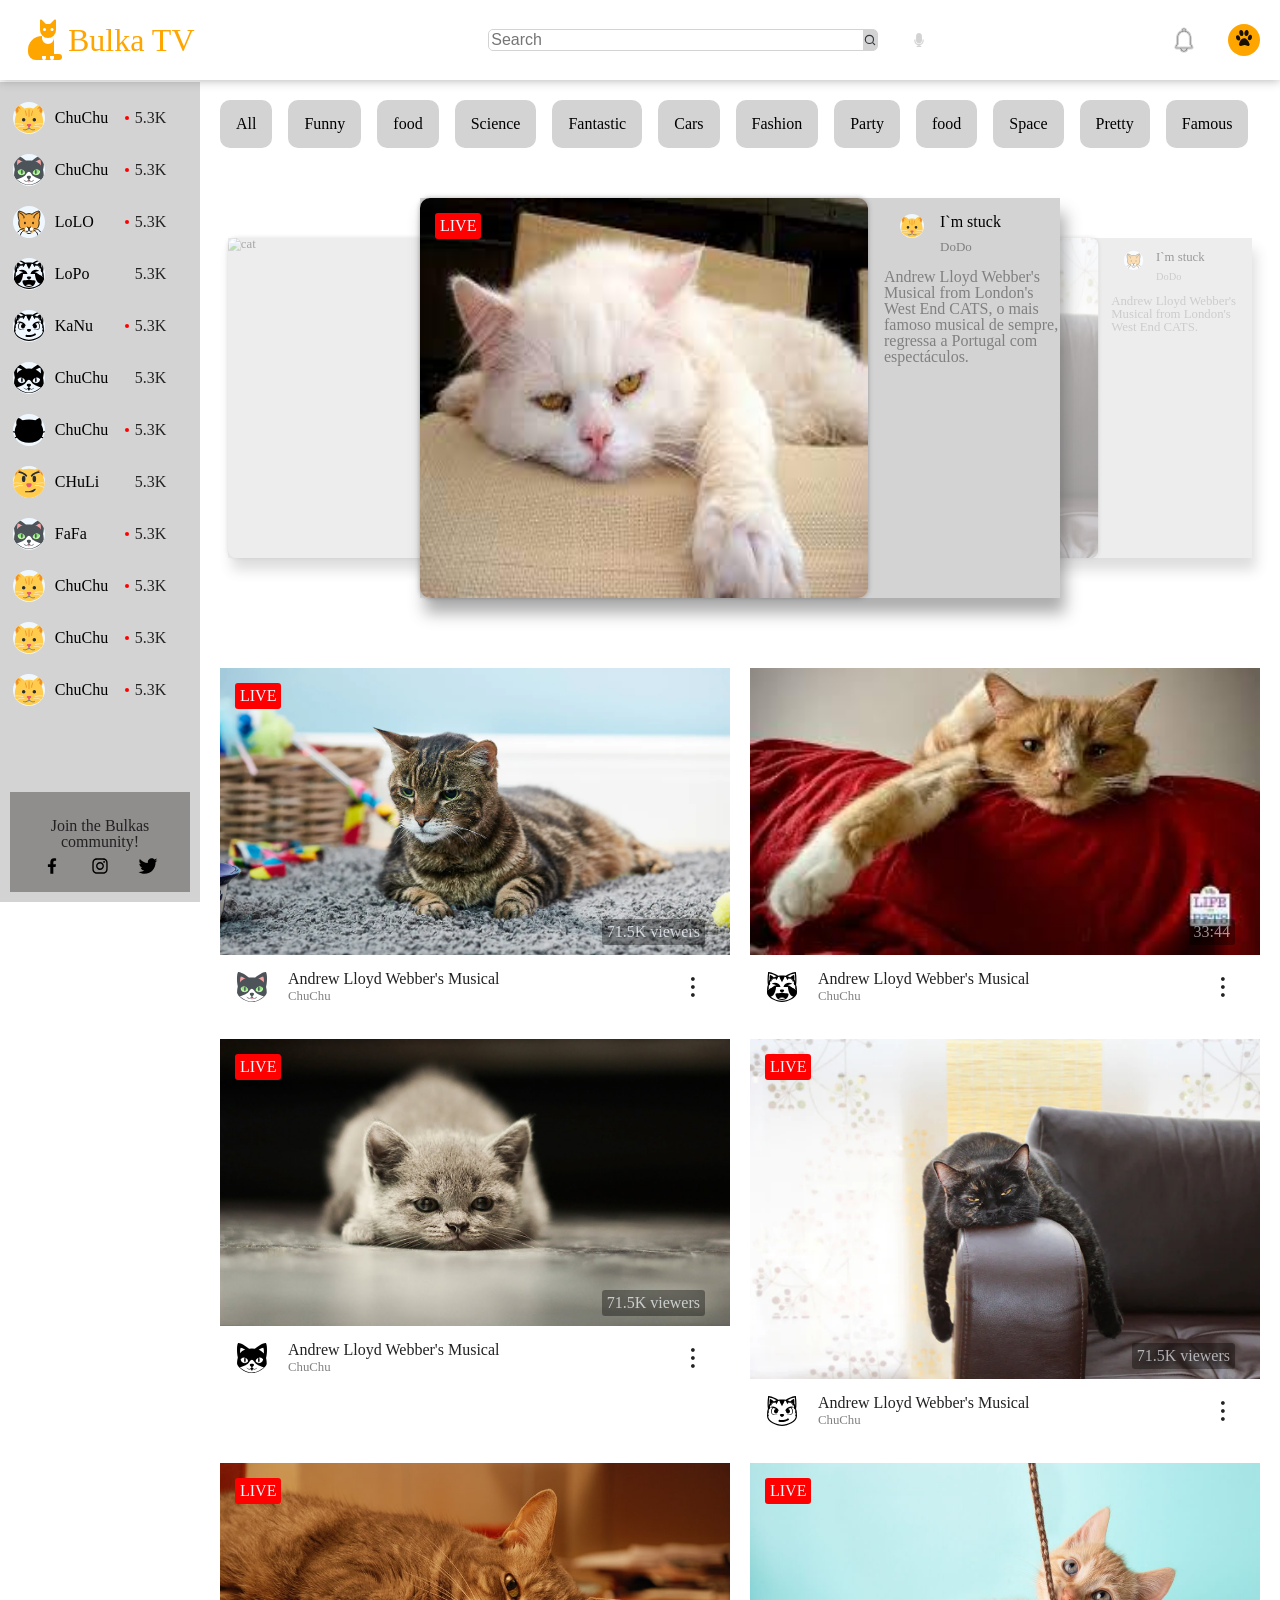
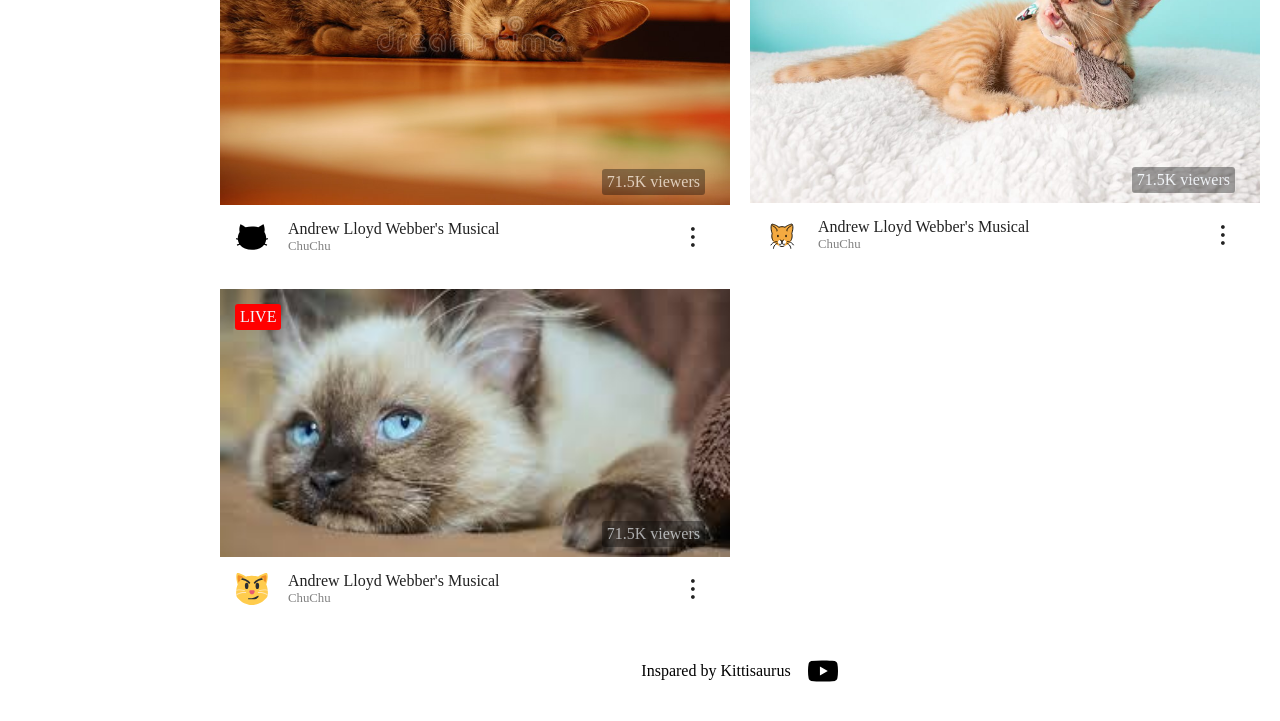
==== commit 2a8b2d8b: "last commit" ====
--- a/index.html
+++ b/index.html
@@ -8,7 +8,7 @@
     <link
       rel="icon"
       type="image/x-icon"
-      href="src/image/catSvg/_sprite.svg#catHead3" />
+      href="src/image/catSvg/sprite.svg#catHead3" />
     <link rel="stylesheet" href="./src/style/reset.css" />
     <link rel="preconnect" href="https://fonts.googleapis.com" />
     <link rel="preconnect" href="https://fonts.gstatic.com" crossorigin />
@@ -21,46 +21,46 @@
     <header>
       <a class="header-logo" href="">
         <svg class="icon">
-          <use xlink:href="src/image/catSvg/_sprite.svg#logoCat"></use></svg
+          <use xlink:href="src/image/catSvg/sprite.svg#logoCat"></use></svg
         >Bulka TV</a
       >
       <div class="header-search">
         <form action="" class="search-form">
           <input type="search" placeholder="Search" aria-label="Search" />
           <svg class="icon search-icon">
-            <use xlink:href="src/image/catSvg/_sprite.svg#search"></use>
+            <use xlink:href="src/image/catSvg/sprite.svg#search"></use>
           </svg>
           <svg class="icon micro">
-            <use xlink:href="src/image/catSvg/_sprite.svg#micro"></use>
+            <use xlink:href="src/image/catSvg/sprite.svg#micro"></use>
           </svg>
         </form>
       </div>
       <div class="menu">
         <svg class="icon bell">
-          <use xlink:href="src/image/catSvg/_sprite.svg#bell"></use>
+          <use xlink:href="src/image/catSvg/sprite.svg#bell"></use>
         </svg>
         <div class="dropdown">
           <button type="button" class="dropbtn">
             <svg class="icon profile">
-              <use xlink:href="src/image/catSvg/_sprite.svg#profile"></use>
+              <use xlink:href="src/image/catSvg/sprite.svg#profile"></use>
             </svg>
           </button>
           <div class="dropdown-content">
             <a href="#">
               <svg class="icon profile">
-                <use xlink:href="src/image/catSvg/_sprite.svg#catHead7"></use>
+                <use xlink:href="src/image/catSvg/sprite.svg#catHead7"></use>
               </svg>
               Profile
             </a>
             <a href="#">
               <svg class="icon setting">
-                <use xlink:href="src/image/catSvg/_sprite.svg#setting"></use>
+                <use xlink:href="src/image/catSvg/sprite.svg#setting"></use>
               </svg>
               Settings
             </a>
             <a class="exit" href="#">
               <svg class="icon logOut">
-                <use xlink:href="src/image/catSvg/_sprite.svg#logOut"></use>
+                <use xlink:href="src/image/catSvg/sprite.svg#logOut"></use>
               </svg>
               Log Out
             </a>
@@ -73,25 +73,25 @@
         <ul class="channel">
           <li class="channel-item">
             <svg class="icon setting">
-              <use xlink:href="src/image/catSvg/_sprite.svg#catHead1"></use>
-            </svg>
-            <div class="item-counter">
-              <a class="nickName" href="">ChuChu</a>
-              <span class="count">5.3K</span>
-            </div>
-          </li>
-          <li class="channel-item">
-            <svg class="icon">
-              <use xlink:href="src/image/catSvg/_sprite.svg#catHead2"></use>
-            </svg>
-            <div class="item-counter">
-              <a class="nickName" href="">ChuChu</a>
-              <span class="count">5.3K</span>
-            </div>
-          </li>
-          <li class="channel-item">
-            <svg class="icon">
-              <use xlink:href="src/image/catSvg/_sprite.svg#catHead3"></use>
+              <use xlink:href="src/image/catSvg/sprite.svg#catHead1"></use>
+            </svg>
+            <div class="item-counter">
+              <a class="nickName" href="">ChuChu</a>
+              <span class="count">5.3K</span>
+            </div>
+          </li>
+          <li class="channel-item">
+            <svg class="icon">
+              <use xlink:href="src/image/catSvg/sprite.svg#catHead2"></use>
+            </svg>
+            <div class="item-counter">
+              <a class="nickName" href="">ChuChu</a>
+              <span class="count">5.3K</span>
+            </div>
+          </li>
+          <li class="channel-item">
+            <svg class="icon">
+              <use xlink:href="src/image/catSvg/sprite.svg#catHead3"></use>
             </svg>
             <div class="item-counter">
               <a class="nickName" href="">LoLO</a>
@@ -100,7 +100,7 @@
           </li>
           <li class="channel-item">
             <svg class="icon">
-              <use xlink:href="src/image/catSvg/_sprite.svg#catHead4"></use>
+              <use xlink:href="src/image/catSvg/sprite.svg#catHead4"></use>
             </svg>
             <div class="item-counter">
               <a class="nickName" href="">LoPo</a>
@@ -109,7 +109,7 @@
           </li>
           <li class="channel-item">
             <svg class="icon">
-              <use xlink:href="src/image/catSvg/_sprite.svg#catHead5"></use>
+              <use xlink:href="src/image/catSvg/sprite.svg#catHead5"></use>
             </svg>
             <div class="item-counter">
               <a class="nickName" href="">KaNu</a>
@@ -118,7 +118,7 @@
           </li>
           <li class="channel-item">
             <svg class="icon">
-              <use xlink:href="src/image/catSvg/_sprite.svg#catHead6"></use>
+              <use xlink:href="src/image/catSvg/sprite.svg#catHead6"></use>
             </svg>
             <div class="item-counter">
               <a class="nickName" href="">ChuChu</a>
@@ -127,16 +127,16 @@
           </li>
           <li class="channel-item">
             <svg class="icon">
-              <use xlink:href="src/image/catSvg/_sprite.svg#catHead7"></use>
-            </svg>
-            <div class="item-counter">
-              <a class="nickName" href="">ChuChu</a>
-              <span class="count">5.3K</span>
-            </div>
-          </li>
-          <li class="channel-item">
-            <svg class="icon">
-              <use xlink:href="src/image/catSvg/_sprite.svg#catHead8"></use>
+              <use xlink:href="src/image/catSvg/sprite.svg#catHead7"></use>
+            </svg>
+            <div class="item-counter">
+              <a class="nickName" href="">ChuChu</a>
+              <span class="count">5.3K</span>
+            </div>
+          </li>
+          <li class="channel-item">
+            <svg class="icon">
+              <use xlink:href="src/image/catSvg/sprite.svg#catHead8"></use>
             </svg>
             <div class="item-counter">
               <a class="nickName" href="">CHuLi</a>
@@ -145,7 +145,7 @@
           </li>
           <li class="channel-item">
             <svg class="icon">
-              <use xlink:href="src/image/catSvg/_sprite.svg#catHead2"></use>
+              <use xlink:href="src/image/catSvg/sprite.svg#catHead2"></use>
             </svg>
             <div class="item-counter">
               <a class="nickName" href="">FaFa</a>
@@ -154,7 +154,7 @@
           </li>
           <li class="channel-item">
             <svg class="icon setting">
-              <use xlink:href="src/image/catSvg/_sprite.svg#catHead1"></use>
+              <use xlink:href="src/image/catSvg/sprite.svg#catHead1"></use>
             </svg>
             <div class="item-counter">
               <a class="nickName" href="">ChuChu</a>
@@ -163,7 +163,7 @@
           </li>
           <li class="channel-item">
             <svg class="icon setting">
-              <use xlink:href="src/image/catSvg/_sprite.svg#catHead1"></use>
+              <use xlink:href="src/image/catSvg/sprite.svg#catHead1"></use>
             </svg>
             <div class="item-counter">
               <a class="nickName" href="">ChuChu</a>
@@ -172,7 +172,7 @@
           </li>
           <li class="channel-item">
             <svg class="icon setting">
-              <use xlink:href="src/image/catSvg/_sprite.svg#catHead1"></use>
+              <use xlink:href="src/image/catSvg/sprite.svg#catHead1"></use>
             </svg>
             <div class="item-counter">
               <a class="nickName" href="">ChuChu</a>
@@ -239,14 +239,14 @@
             <label class="card" for="item-1" id="cat-1">
               <img src="src/image/boringCat1.jpeg" alt="cat" />
               <svg class="play-icon">
-                <use xlink:href="src/image/catSvg/_sprite.svg#profile"></use>
+                <use xlink:href="src/image/catSvg/sprite.svg#profile"></use>
               </svg>
               <span class="live">LIVE</span>
               <div class="cantainer">
                 <div class="carousel-meta">
                   <svg class="carousel-icon">
                     <use
-                      xlink:href="src/image/catSvg/_sprite.svg#catHead1"></use>
+                      xlink:href="src/image/catSvg/sprite.svg#catHead1"></use>
                   </svg>
                   <a class="meta" href=""
                     >I`m stuck
@@ -263,14 +263,14 @@
             <label class="card" for="item-2" id="cat-2">
               <img src="src/image/boringCat2.webp" alt="cat" />
               <svg class="play-icon">
-                <use xlink:href="src/image/catSvg/_sprite.svg#profile"></use>
+                <use xlink:href="src/image/catSvg/sprite.svg#profile"></use>
               </svg>
               <span class="live">LIVE</span>
               <div class="cantainer">
                 <div class="carousel-meta">
                   <svg class="carousel-icon">
                     <use
-                      xlink:href="src/image/catSvg/_sprite.svg#catHead3"></use>
+                      xlink:href="src/image/catSvg/sprite.svg#catHead3"></use>
                   </svg>
                   <a class="meta" href=""
                     >I`m stuck
@@ -283,15 +283,15 @@
               </div>
             </label>
             <label class="card" for="item-3" id="cat-3">
-              <img src="/image/boringCat3.webp" alt="cat" />
-              <svg class="play-icon">
-                <use xlink:href="src/image/catSvg/_sprite.svg#profile"></use>
+              <img src="image/boringCat3.webp" alt="cat" />
+              <svg class="play-icon">
+                <use xlink:href="src/image/catSvg/sprite.svg#profile"></use>
               </svg>
               <div class="cantainer">
                 <div class="carousel-meta">
                   <svg class="carousel-icon">
                     <use
-                      xlink:href="src/image/catSvg/_sprite.svg#catHead2"></use>
+                      xlink:href="src/image/catSvg/sprite.svg#catHead2"></use>
                   </svg>
                   <a class="meta" href=""
                     >I`m stuck
@@ -310,155 +310,150 @@
         <section class="gallery">
           <div class="gallery-wrapper">
             <div class="gallery-item">
-              <img src="src/image/galleryCat1.webp" alt="cat">
-              <svg class="play-icon">
-                <use xlink:href="src/image/catSvg/_sprite.svg#profile"></use>
-              </svg>
-              <span class="live">LIVE</span>
-              <span class="counts">71.5K viewers</span>
-            </div>
-            <div class="item-discription">
-              <div class="logoWrap">
-                <svg class="discription-icon">
-                  <use
-                    xlink:href="src/image/catSvg/_sprite.svg#catHead2"></use>
-                </svg>
-                <div class="text">
-                  <p>Andrew Lloyd Webber's Musical</p>
-                  <span>ChuChu</span>
-                </div>
-              </div>
-              <div class="dot"><span>...</span></div>
-            </div>
-          </div>
-          <div class="gallery-wrapper">
-            <div class="gallery-item">
-              <img src="src/image/galleryCat2.jpeg" alt="cat">
-              <svg class="play-icon">
-                <use xlink:href="src/image/catSvg/_sprite.svg#profile"></use>
+              <img src="src/image/galleryCat1.webp" alt="cat" />
+              <svg class="play-icon">
+                <use xlink:href="src/image/catSvg/sprite.svg#profile"></use>
+              </svg>
+              <span class="live">LIVE</span>
+              <span class="counts">71.5K viewers</span>
+            </div>
+            <div class="item-discription">
+              <div class="logoWrap">
+                <svg class="discription-icon">
+                  <use xlink:href="src/image/catSvg/sprite.svg#catHead2"></use>
+                </svg>
+                <div class="text">
+                  <p>Andrew Lloyd Webber's Musical</p>
+                  <span>ChuChu</span>
+                </div>
+              </div>
+              <div class="dot"><span>...</span></div>
+            </div>
+          </div>
+          <div class="gallery-wrapper">
+            <div class="gallery-item">
+              <img src="src/image/galleryCat2.jpeg" alt="cat" />
+              <svg class="play-icon">
+                <use xlink:href="src/image/catSvg/sprite.svg#profile"></use>
               </svg>
               <span class="counts">33:44</span>
             </div>
             <div class="item-discription">
               <div class="logoWrap">
                 <svg class="discription-icon">
-                  <use
-                    xlink:href="src/image/catSvg/_sprite.svg#catHead4"></use>
-                </svg>
-                <div class="text">
-                  <p>Andrew Lloyd Webber's Musical</p>
-                  <span>ChuChu</span>
-                </div>
-              </div>
-              <div class="dot"><span>...</span></div>
-            </div>
-          </div>
-          <div class="gallery-wrapper">
-            <div class="gallery-item">
-              <img src="src/image/galleryCat3.jpeg" alt="cat">
-              <svg class="play-icon">
-                <use xlink:href="src/image/catSvg/_sprite.svg#profile"></use>
-              </svg>
-              <span class="live">LIVE</span>
-              <span class="counts">71.5K viewers</span>
-            </div>
-            <div class="item-discription">
-              <div class="logoWrap">
-                <svg class="discription-icon">
-                  <use
-                    xlink:href="src/image/catSvg/_sprite.svg#catHead6"></use>
-                </svg>
-                <div class="text">
-                  <p>Andrew Lloyd Webber's Musical</p>
-                  <span>ChuChu</span>
-                </div>
-              </div>
-              <div class="dot"><span>...</span></div>
-            </div>
-          </div>
-          <div class="gallery-wrapper">
-            <div class="gallery-item">
-              <img src="src/image/boringCat2.webp" alt="cat">
-              <svg class="play-icon">
-                <use xlink:href="src/image/catSvg/_sprite.svg#profile"></use>
-              </svg>
-              <span class="live">LIVE</span>
-              <span class="counts">71.5K viewers</span>
-            </div>
-            <div class="item-discription">
-              <div class="logoWrap">
-                <svg class="discription-icon">
-                  <use
-                    xlink:href="src/image/catSvg/_sprite.svg#catHead5"></use>
-                </svg>
-                <div class="text">
-                  <p>Andrew Lloyd Webber's Musical</p>
-                  <span>ChuChu</span>
-                </div>
-              </div>
-              <div class="dot"><span>...</span></div>
-            </div>
-          </div>
-          <div class="gallery-wrapper">
-            <div class="gallery-item">
-              <img src="src/image/galleryCat6.jpeg" alt="cat">
-              <svg class="play-icon">
-                <use xlink:href="src/image/catSvg/_sprite.svg#profile"></use>
-              </svg>
-              <span class="live">LIVE</span>
-              <span class="counts">71.5K viewers</span>
-            </div>
-            <div class="item-discription">
-              <div class="logoWrap">
-                <svg class="discription-icon">
-                  <use
-                    xlink:href="src/image/catSvg/_sprite.svg#catHead7"></use>
-                </svg>
-                <div class="text">
-                  <p>Andrew Lloyd Webber's Musical</p>
-                  <span>ChuChu</span>
-                </div>
-              </div>
-              <div class="dot"><span>...</span></div>
-            </div>
-          </div>
-          <div class="gallery-wrapper">
-            <div class="gallery-item">
-              <img src="src/image/galleryCat7.jpeg" alt="cat">
-              <svg class="play-icon">
-                <use xlink:href="src/image/catSvg/_sprite.svg#profile"></use>
-              </svg>
-              <span class="live">LIVE</span>
-              <span class="counts">71.5K viewers</span>
-            </div>
-            <div class="item-discription">
-              <div class="logoWrap">
-                <svg class="discription-icon">
-                  <use
-                    xlink:href="src/image/catSvg/_sprite.svg#catHead3"></use>
-                </svg>
-                <div class="text">
-                  <p>Andrew Lloyd Webber's Musical</p>
-                  <span>ChuChu</span>
-                </div>
-              </div>
-              <div class="dot"><span>...</span></div>
-            </div>
-          </div>
-          <div class="gallery-wrapper">
-            <div class="gallery-item">
-              <img src="src/image/galleryCat8.jpeg" alt="cat">
-              <svg class="play-icon">
-                <use xlink:href="src/image/catSvg/_sprite.svg#profile"></use>
-              </svg>
-              <span class="live">LIVE</span>
-              <span class="counts">71.5K viewers</span>
-            </div>
-            <div class="item-discription">
-              <div class="logoWrap">
-                <svg class="discription-icon">
-                  <use
-                    xlink:href="src/image/catSvg/_sprite.svg#catHead8"></use>
+                  <use xlink:href="src/image/catSvg/sprite.svg#catHead4"></use>
+                </svg>
+                <div class="text">
+                  <p>Andrew Lloyd Webber's Musical</p>
+                  <span>ChuChu</span>
+                </div>
+              </div>
+              <div class="dot"><span>...</span></div>
+            </div>
+          </div>
+          <div class="gallery-wrapper">
+            <div class="gallery-item">
+              <img src="src/image/galleryCat3.jpeg" alt="cat" />
+              <svg class="play-icon">
+                <use xlink:href="src/image/catSvg/sprite.svg#profile"></use>
+              </svg>
+              <span class="live">LIVE</span>
+              <span class="counts">71.5K viewers</span>
+            </div>
+            <div class="item-discription">
+              <div class="logoWrap">
+                <svg class="discription-icon">
+                  <use xlink:href="src/image/catSvg/sprite.svg#catHead6"></use>
+                </svg>
+                <div class="text">
+                  <p>Andrew Lloyd Webber's Musical</p>
+                  <span>ChuChu</span>
+                </div>
+              </div>
+              <div class="dot">
+                <span>...</span>
+              </div>
+            </div>
+          </div>
+          <div class="gallery-wrapper">
+            <div class="gallery-item">
+              <img src="src/image/boringCat2.webp" alt="cat" />
+              <svg class="play-icon">
+                <use xlink:href="src/image/catSvg/sprite.svg#profile"></use>
+              </svg>
+              <span class="live">LIVE</span>
+              <span class="counts">71.5K viewers</span>
+            </div>
+            <div class="item-discription">
+              <div class="logoWrap">
+                <svg class="discription-icon">
+                  <use xlink:href="src/image/catSvg/sprite.svg#catHead5"></use>
+                </svg>
+                <div class="text">
+                  <p>Andrew Lloyd Webber's Musical</p>
+                  <span>ChuChu</span>
+                </div>
+              </div>
+              <div class="dot"><span>...</span></div>
+            </div>
+          </div>
+          <div class="gallery-wrapper">
+            <div class="gallery-item">
+              <img src="src/image/galleryCat6.jpeg" alt="cat" />
+              <svg class="play-icon">
+                <use xlink:href="src/image/catSvg/sprite.svg#profile"></use>
+              </svg>
+              <span class="live">LIVE</span>
+              <span class="counts">71.5K viewers</span>
+            </div>
+            <div class="item-discription">
+              <div class="logoWrap">
+                <svg class="discription-icon">
+                  <use xlink:href="src/image/catSvg/sprite.svg#catHead7"></use>
+                </svg>
+                <div class="text">
+                  <p>Andrew Lloyd Webber's Musical</p>
+                  <span>ChuChu</span>
+                </div>
+              </div>
+              <div class="dot"><span>...</span></div>
+            </div>
+          </div>
+          <div class="gallery-wrapper">
+            <div class="gallery-item">
+              <img src="src/image/galleryCat7.jpeg" alt="cat" />
+              <svg class="play-icon">
+                <use xlink:href="src/image/catSvg/sprite.svg#profile"></use>
+              </svg>
+              <span class="live">LIVE</span>
+              <span class="counts">71.5K viewers</span>
+            </div>
+            <div class="item-discription">
+              <div class="logoWrap">
+                <svg class="discription-icon">
+                  <use xlink:href="src/image/catSvg/sprite.svg#catHead3"></use>
+                </svg>
+                <div class="text">
+                  <p>Andrew Lloyd Webber's Musical</p>
+                  <span>ChuChu</span>
+                </div>
+              </div>
+              <div class="dot"><span>...</span></div>
+            </div>
+          </div>
+          <div class="gallery-wrapper">
+            <div class="gallery-item">
+              <img src="src/image/galleryCat8.jpeg" alt="cat" />
+              <svg class="play-icon">
+                <use xlink:href="src/image/catSvg/sprite.svg#profile"></use>
+              </svg>
+              <span class="live">LIVE</span>
+              <span class="counts">71.5K viewers</span>
+            </div>
+            <div class="item-discription">
+              <div class="logoWrap">
+                <svg class="discription-icon">
+                  <use xlink:href="src/image/catSvg/sprite.svg#catHead8"></use>
                 </svg>
                 <div class="text">
                   <p>Andrew Lloyd Webber's Musical</p>
@@ -474,7 +469,7 @@
         <a href=""
           >Inspared by Kittisaurus
           <svg class="icon youtube">
-            <use xlink:href="src/image/catSvg/_sprite.svg#youtube"></use>
+            <use xlink:href="src/image/catSvg/sprite.svg#youtube"></use>
           </svg>
         </a>
       </footer>
